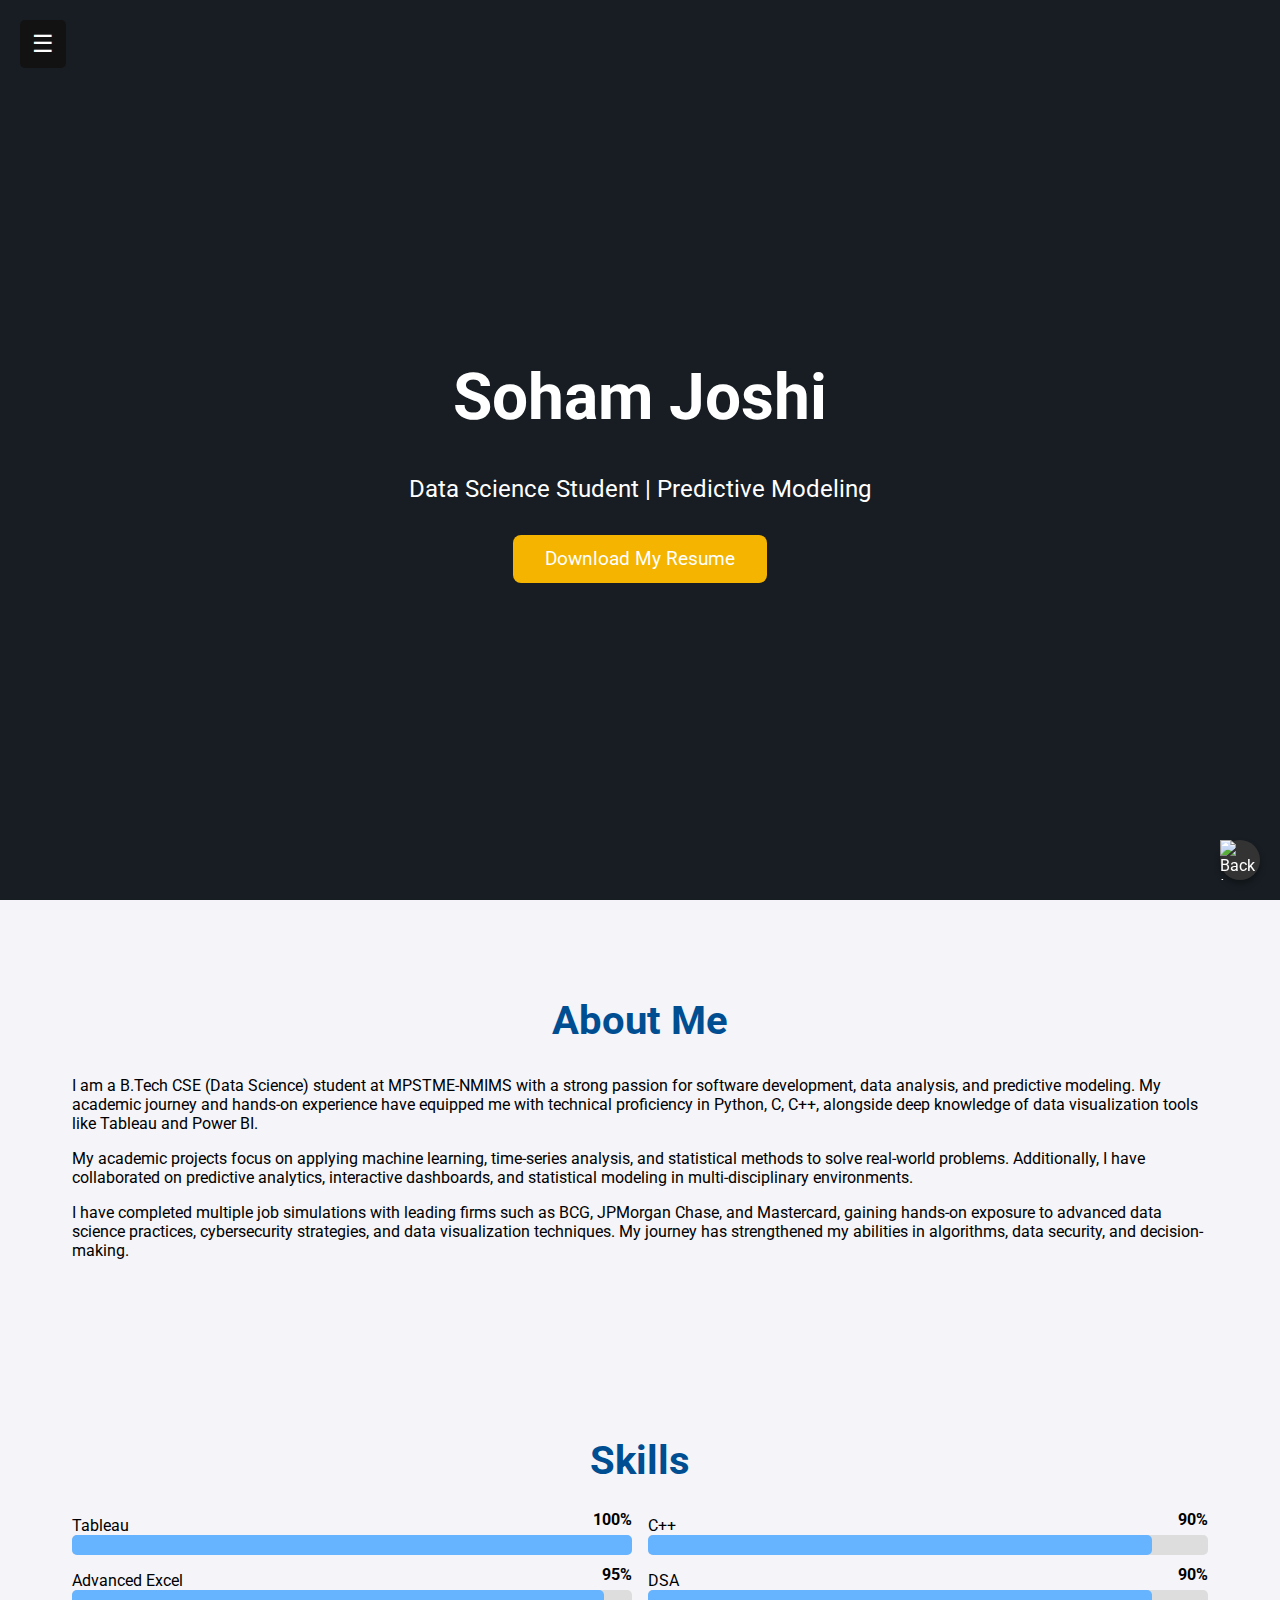
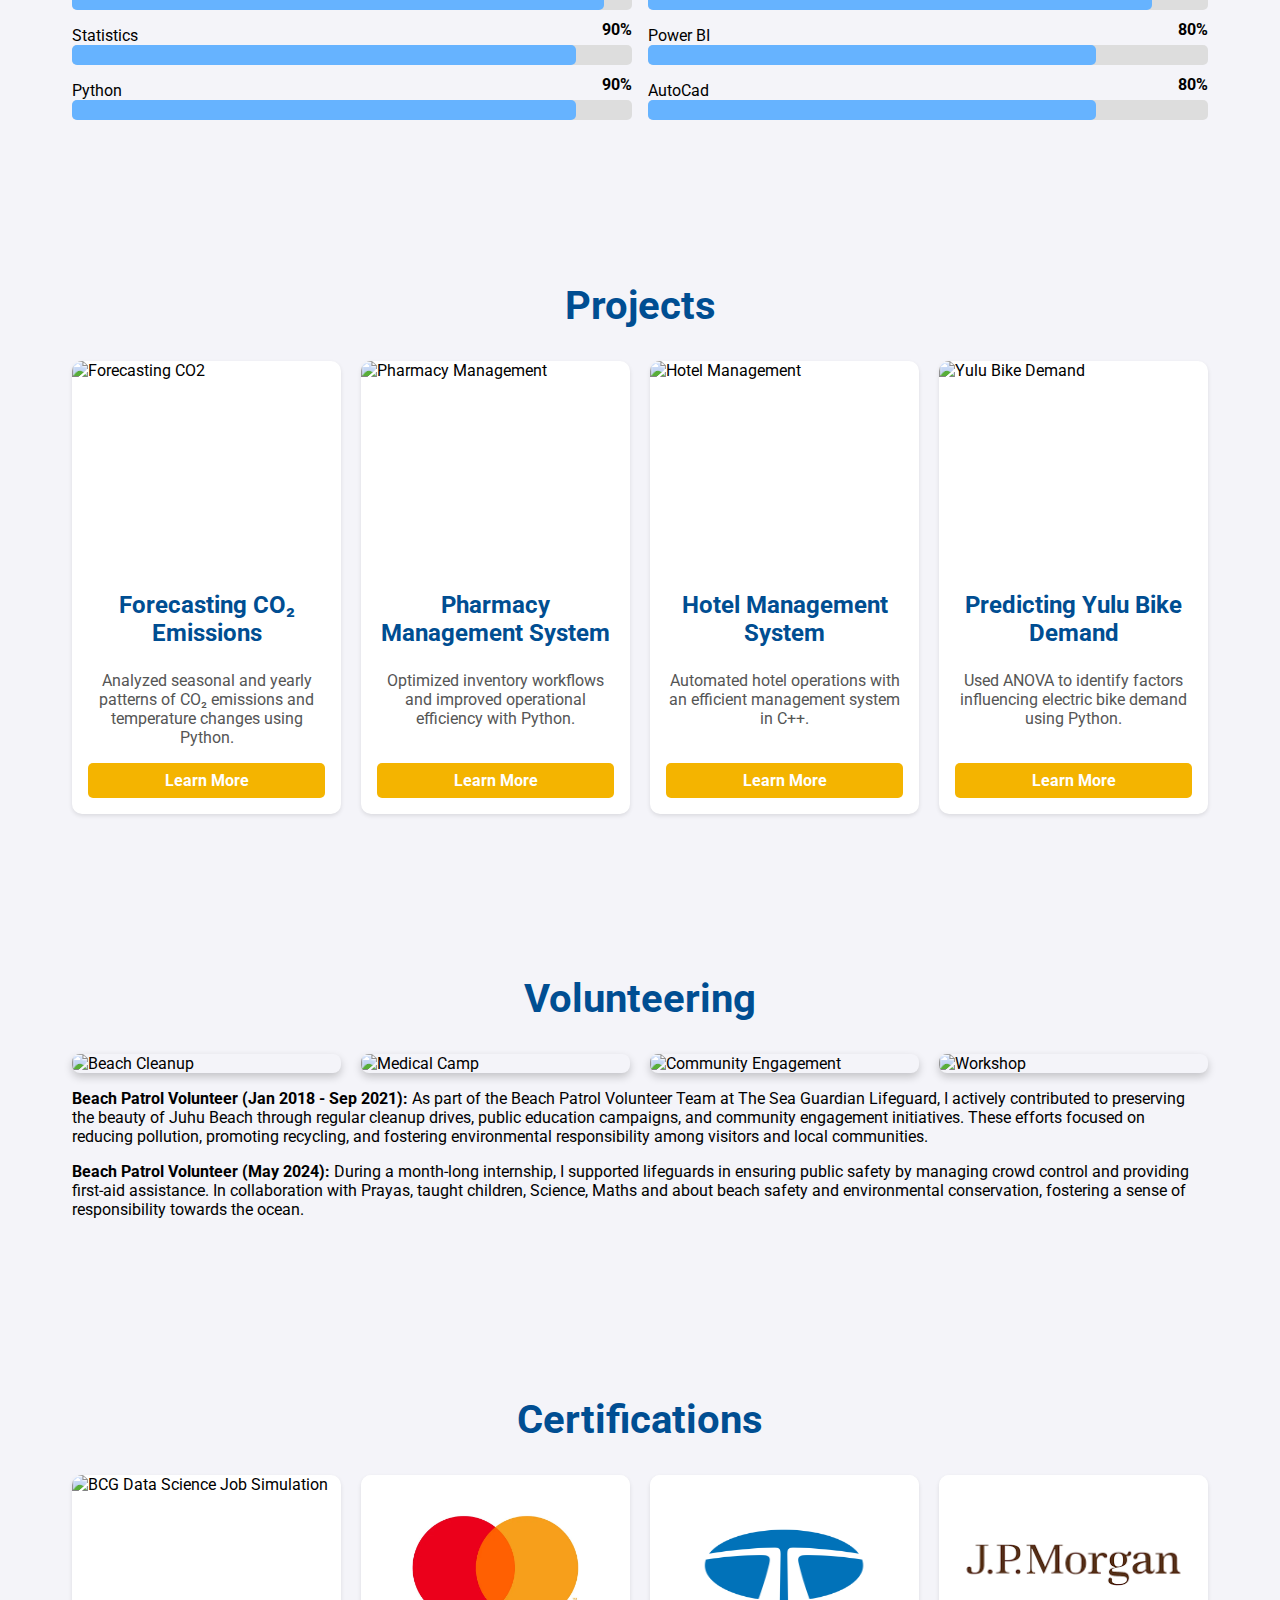
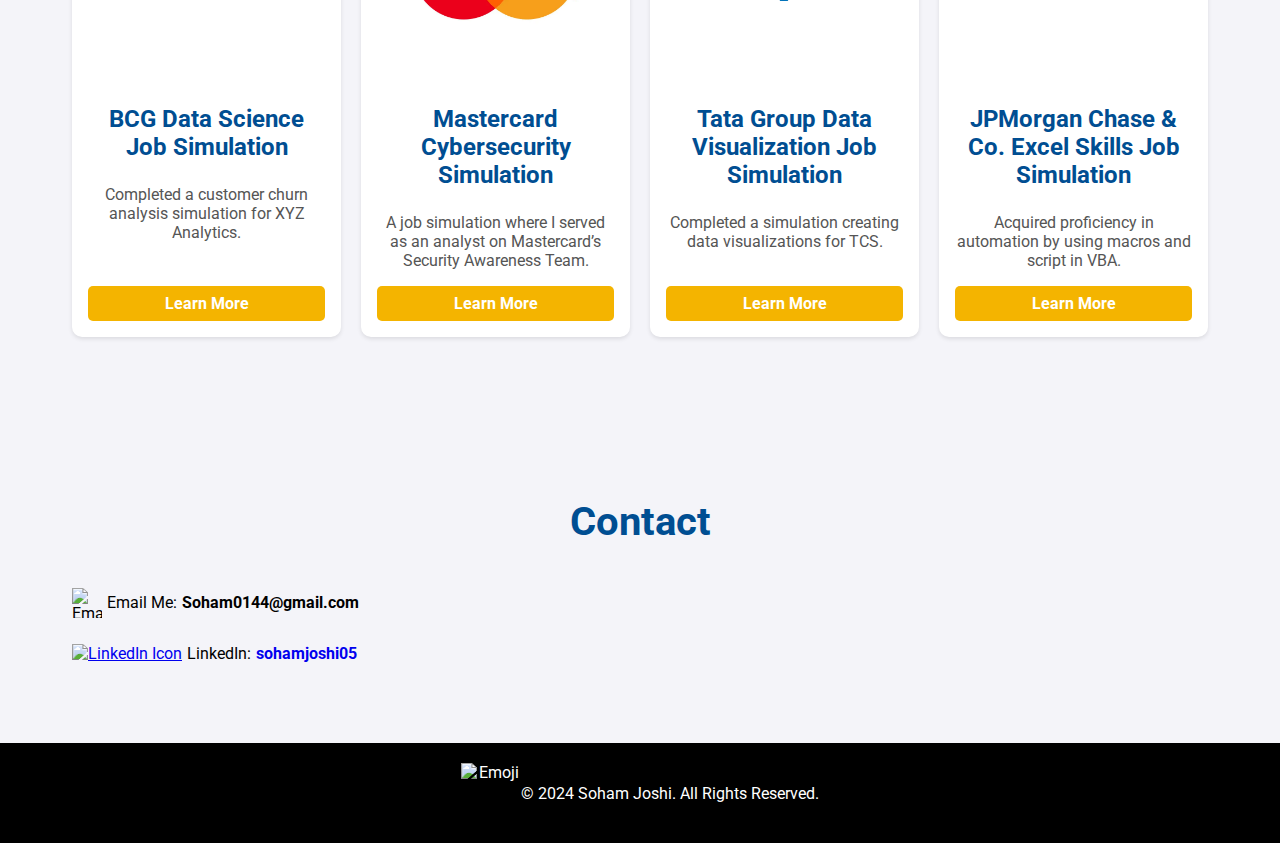
==== index.html @ 662d052f "Optimized website for phones and replaced old resume with updated version" ====
<!DOCTYPE html>
<html lang="en">
<head>
  <meta charset="UTF-8">
  <title>Soham Joshi - Portfolio</title>
  <link href="https://fonts.googleapis.com/css2?family=Roboto:wght@300;400;700&display=swap" rel="stylesheet">
  <link rel="stylesheet" href="style.css">
</head>
<body>

    <button class="menu-toggle" onclick="toggleMenu()">&#9776;</button>
    <meta name="viewport" content="width=device-width, initial-scale=1.0">
    <nav id="sidebar">
      <img src="images/1714410378069.jpeg" alt="Profile Photo">
      <h2>Soham Joshi</h2>
      <div class="social-icons">
        <a href="https://www.linkedin.com/in/sohamjoshi05" target="_blank">
          <img src="images/linkedin.png" alt="LinkedIn">
        </a>
        <a href="https://github.com/sohammj" target="_blank">
          <img src="images/github.png" alt="GitHub">
        </a>
        <a href="https://public.tableau.com/app/profile/soham.joshi2662/vizzes" target="_blank">
          <img src="images/icons8-tableau-software-48.png" alt="Tableau">
        </a>
      </div>
      <a href="index.html">Home</a>
      <a href="#about">About</a>
      <a href="#skills">Skills</a>
      <a href="#projects">Projects</a>
      <a href="#volunteering">Volunteering</a>
      <a href="#certifications">Certifications</a>
      <a href="#contact-info">Contact</a>

    </nav>
    <div class="content">
        <header id="home">
            <h1>Soham Joshi</h1>
            <p>Data Science Student | Predictive Modeling</p>
            <!-- Adjust your PDF file name if necessary -->
            <a href="Resume.pdf" download>Download My Resume</a>
          </header>
          <section id="about">
            <h2>About Me</h2>
            <p>
              I am a B.Tech CSE (Data Science) student at MPSTME-NMIMS with a strong passion for software development, 
              data analysis, and predictive modeling. My academic journey and hands-on experience have equipped 
              me with technical proficiency in Python, C, C++, alongside deep knowledge of data visualization 
              tools like Tableau and Power BI.
            </p>
            <p>
              My academic projects focus on applying machine learning, time-series analysis, and statistical 
              methods to solve real-world problems. Additionally, I have collaborated on predictive analytics, 
              interactive dashboards, and statistical modeling in multi-disciplinary environments.
            </p>
            <p>
              I have completed multiple job simulations with leading firms such as BCG, JPMorgan Chase, 
              and Mastercard, gaining hands-on exposure to advanced data science practices, cybersecurity 
              strategies, and data visualization techniques. My journey has strengthened my abilities in 
              algorithms, data security, and decision-making.
            </p>
          </section>
          <section id="skills">
            <h2>Skills</h2>
            <div class="skills-container">
              <div class="skill">
                <span class="skill-name">Tableau</span>
                <div class="skill-bar-container">
                  <div class="skill-bar">
                    <div class="skill-progress" style="width: 100%"></div>
                  </div>
                  <span class="skill-percent">100%</span>
                </div>
              </div>
              <div class="skill">
                <span class="skill-name">C++</span>
                <div class="skill-bar-container">
                  <div class="skill-bar">
                    <div class="skill-progress" style="width: 90%"></div>
                  </div>
                  <span class="skill-percent">90%</span>
                </div>
              </div>
              <div class="skill">
                <span class="skill-name">Advanced Excel</span>
                <div class="skill-bar-container">
                  <div class="skill-bar">
                    <div class="skill-progress" style="width: 95%"></div>
                  </div>
                  <span class="skill-percent">95%</span>
                </div>
              </div>
              <div class="skill">
                <span class="skill-name">DSA</span>
                <div class="skill-bar-container">
                  <div class="skill-bar">
                    <div class="skill-progress" style="width: 90%"></div>
                  </div>
                  <span class="skill-percent">90%</span>
                </div>
              </div>
              <div class="skill">
                <span class="skill-name">Statistics</span>
                <div class="skill-bar-container">
                  <div class="skill-bar">
                    <div class="skill-progress" style="width: 90%"></div>
                  </div>
                  <span class="skill-percent">90%</span>
                </div>
              </div>
              <div class="skill">
                <span class="skill-name">Power BI</span>
                <div class="skill-bar-container">
                  <div class="skill-bar">
                    <div class="skill-progress" style="width: 80%"></div>
                  </div>
                  <span class="skill-percent">80%</span>
                </div>
              </div>
              <div class="skill">
                <span class="skill-name">Python</span>
                <div class="skill-bar-container">
                  <div class="skill-bar">
                    <div class="skill-progress" style="width: 90%"></div>
                  </div>
                  <span class="skill-percent">90%</span>
                </div>
              </div>
              <div class="skill">
                <span class="skill-name">AutoCad</span>
                <div class="skill-bar-container">
                  <div class="skill-bar">
                    <div class="skill-progress" style="width: 80%"></div>
                  </div>
                  <span class="skill-percent">80%</span>
                </div>
              </div>
            </div>
          </section>
          <section id="projects">
            <h2>Projects</h2>
            <div class="project-grid">
                <div class="project-card">
                    <img src="images/SCR-20241227-nykb.jpeg" alt="Forecasting CO2">
                    <div class="project-info">
                      <h3>Forecasting CO₂ Emissions</h3>
                      <p>Analyzed seasonal and yearly patterns of CO₂ emissions and temperature changes using Python.</p>
                      <a href="projects/forecasting-co2.html">Learn More</a>
                    </div>
                  </div>
                  <div class="project-card">
                    <img src="images/PHAR.jpg" alt="Pharmacy Management">
                    <div class="project-info">
                      <h3>Pharmacy Management System</h3>
                      <p>Optimized inventory workflows and improved operational efficiency with Python.</p>
                      <a href="projects/pharmacy-management.html">Learn More</a>
                    </div>
                  </div>
                  <div class="project-card">
                    <img src="images/pexels-olly-3768095.jpg" alt="Hotel Management">
                    <div class="project-info">
                      <h3>Hotel Management System</h3>
                      <p>Automated hotel operations with an efficient management system in C++.</p>
                      <a href="projects/hotel-management.html">Learn More</a>
                    </div>
                  </div>
                  <div class="project-card">
                    <img src="images/DALL·E 2024-12-27 15.55.56 - A data analysis dashboard displaying variables like weather, season, temperature, humidity, and holidays. The image includes statistical charts and gr.webp" alt="Yulu Bike Demand">
                    <div class="project-info">
                      <h3>Predicting Yulu Bike Demand</h3>
                      <p>Used ANOVA to identify factors influencing electric bike demand using Python.</p>
                      <a href="projects/yulu-bike-demand.html">Learn More</a>
                    </div>
                  </div>
          
                </div>
              </section>
              <section id="volunteering">
                <h2>Volunteering</h2>
                <div class="volunteer-images">
                  <img src="images/WhatsApp Image 2024-05-11 at 08.20.39.jpeg" alt="Beach Cleanup">
                  <img src="images/WhatsApp Image 2024-05-19 at 13.19.52 (1).jpeg" alt="Medical Camp">
                  <img src="images/WhatsApp Image 2024-05-08 at 17.43.30.jpeg" alt="Community Engagement">
                  <img src="images/WhatsApp Image 2024-05-08 at 17.43.32.jpeg" alt="Workshop">
                </div>
                <p>
                  <strong>Beach Patrol Volunteer (Jan 2018 - Sep 2021):</strong> 
                  As part of the Beach Patrol Volunteer Team at The Sea Guardian Lifeguard, I actively contributed 
                  to preserving the beauty of Juhu Beach through regular cleanup drives, public education campaigns, 
                  and community engagement initiatives. These efforts focused on reducing pollution, promoting recycling, 
                  and fostering environmental responsibility among visitors and local communities.
                </p>
                <p>
                  <strong>Beach Patrol Volunteer (May 2024):</strong> 
                  During a month-long internship, I supported lifeguards in ensuring public safety by managing crowd 
                  control and providing first-aid assistance. In collaboration with Prayas, taught children, Science, Maths and about
                  beach safety and environmental conservation, fostering a sense of
                  responsibility towards the ocean. 
                </p>
              </section>
              <section id="certifications">
                <h2>Certifications</h2>
                <div class="project-grid">
                    <div class="project-card">
                        <img src="images/BCG_X.jpg" alt="BCG Data Science Job Simulation">
                        <div class="project-info">
                          <h3>BCG Data Science Job Simulation</h3>
                          <p>Completed a customer churn analysis simulation for XYZ Analytics.</p>
                          <a href="certifications/bcg-data-science.html">Learn More</a>
                        </div>
                      </div>
                      <div class="project-card">
                        <img src="images/Mastercard_logonew.webp" alt="Mastercard Cybersecurity Simulation">
                        <div class="project-info">
                          <h3>Mastercard Cybersecurity Simulation</h3>
                          <p>A job simulation where I served as an analyst on Mastercard’s Security Awareness Team.</p>
                          <a href="certifications/mastercard-cybersecurity.html">Learn More</a>
                        </div>
                      </div>
                      <div class="project-card">
                        <img src="images/tatanew.png" alt="Tata Group Data Visualization">
                        <div class="project-info">
                          <h3>Tata Group Data Visualization Job Simulation</h3>
                          <p>Completed a simulation creating data visualizations for TCS.</p>
                          <a href="certifications/tata-group-data-visualization.html">Learn More</a>
                        </div>
                      </div>
                      <div class="project-card">
                        <img src="images/jpnew.png" alt="JPMorgan Chase & Co. Excel Skills">
                        <div class="project-info">
                          <h3>JPMorgan Chase & Co. Excel Skills Job Simulation</h3>
                          <p>Acquired proficiency in automation by using macros and script in VBA.</p>
                          <a href="certifications/jp-morgan-excel.html">Learn More</a>
                        </div>
                      </div>
                    </section>
                     
                      <section id="contact-info">
                        <h2>Contact</h2>
                        <div class="contact-info">
                          <img src="images/icons8-email-30.png" alt="Email Icon" class="footer-emoji" />
                          <p>Email Me:</p>
                          <p class="email-address">Soham0144@gmail.com</p>
                        </div>
                        <div class="contact-info">
                            <a href="https://www.linkedin.com/in/sohamjoshi05/" target="_blank">
                              <img src="images/linkedin.png" alt="LinkedIn Icon" class="footer-emoji" />
                            </a>
                            <p>LinkedIn:</p>
                            <a href="https://www.linkedin.com/in/sohamjoshi05/" target="_blank" class="linkedin-link">sohamjoshi05</a>
                          </div>
                        
                      </section>
                      
                      <footer>
                        <div class="footer-container">
                          <img src="images/SCR-20241228-bapj-removebg-preview.png" alt="Emoji" class="footer-emoji" />
                          <p>&copy; 2024 Soham Joshi. All Rights Reserved.</p>
                        </div>
                      </footer>
                      <a href="#" class="back-to-top-btn" id="back-to-top" aria-label="Back to Top">
                        <img src="../images/top.png" alt="Back to Top Icon">
                      </a>
                      
                      
                      
                    <script>
                        function toggleMenu() {
                          const sidebar = document.getElementById('sidebar');
                          sidebar.classList.toggle('show');
                          document.body.classList.toggle('menu-open');
                        }
                      </script>
                    </body>
                    </html>
---- style.css ----
* {
  box-sizing: border-box;
}
body {
  font-family: 'Roboto', sans-serif;
  margin: 0; 
  padding: 0; 
  scroll-behavior: smooth;
  background: #f4f4f9;
  transition: margin-left 0.3s ease-in-out;
}
#home {
  background-color: #2E3A47;
  /*background-image: url('images/WhatsApp Image 2024-05-08 at 17.43.32.jpeg'); /* Replace with your image path */
  background-size: cover; 
  background-position: center center; 
  background-attachment: fixed; 
  color: white; 
  padding: 100px 0; 
  text-align: center; 
}
.skills-container {
  display: grid;
  grid-template-columns: repeat(2, 1fr);  
  gap: 1rem;  
}
.skills-container {
  display: grid;
  grid-template-columns: repeat(2, 1fr);  
  gap: 1rem;  
}

.skill {
  display: flex;
  flex-direction: column;
  align-items: flex-start;
  justify-content: space-between;
  position: relative;
}

#skills {
  padding: 4rem 2rem;
  max-width: 1200px;
  margin: 0 auto;
}

#skills h2 {
  text-align: center;
  color: #004e92;
  font-size: 2.5rem;
  margin-bottom: 2rem;
}
.skill-bar-container {
  width: 100%;
  position: relative;
}

.skill-bar {
  background: #ddd;
  border-radius: 5px;
  height: 20px; 
  width: 100%; 
}

.skill-progress {
  background: #66b3ff; 
  height: 100%;
  border-radius: 5px;
}

.skill-percent {
  position: absolute;
  top: -25px; 
  right: 0; 
  font-weight: bold;
  color: #000; 
  font-size: 1rem; 
}
nav {
  position: fixed;
  top: 0;
  left: -270px;
  height: 100%;
  width: 250px;
  background: #121212;
  color: #fff;
  display: flex;
  flex-direction: column;
  align-items: center;
  padding-top: 1rem;
  transition: left 0.3s ease-in-out;
  z-index: 1000;
}
nav.show {
  left: 0;
}
nav img {
  width: 120px;
  height: 120px;
  border-radius: 50%;
  object-fit: cover;
  margin-bottom: 1rem;
}
nav h2 {
  font-size: 1.5rem;
  margin-bottom: 1rem;
}
nav a {
  color: #ddd;
  text-decoration: none;
  font-size: 1.1rem;
  margin: 1rem 0;
  display: block;
  text-align: center;
  transition: color 0.3s;
}
nav a:hover {
  color: #f4b400;
}
/* For all devices */
nav {
  padding-top: 70px; /* Adjust to desired spacing */
}

.social-icons {
  display: flex;
  gap: 10px;
  margin-top: 1rem;
}
.social-icons a img {
  width: 30px;
  height: 30px;
  border-radius: 50%;
  transition: transform 0.3s;
}
.social-icons a img:hover {
  transform: scale(1.1);
}
.menu-toggle {
  position: fixed;
  top: 20px;
  left: 20px;
  background: #121212;
  border: none;
  color: #fff;
  padding: 10px 12px;
  font-size: 1.5rem;
  cursor: pointer;
  border-radius: 5px;
  z-index: 1100;
  transition: background 0.3s ease;
}
.menu-toggle:hover {
  background: #004e92;
}
body.menu-open {
  margin-left: 250px;
}
.content {
  margin-left: 0;
  overflow-x: hidden;
  transition: margin-left 0.3s ease-in-out;
}
header {
  position: relative;
  height: 100vh;
  background: url('images/image.png') center/cover no-repeat;
  color: #fff;
  display: flex;
  flex-direction: column;
  justify-content: center;
  align-items: center;
  text-align: center;
}
header::before {
  content: "";
  position: absolute;
  top: 0; left: 0;
  width: 100%; height: 100%;
  background: rgba(0, 0, 0, 0.5);
  z-index: 0;
}
header * {
  position: relative;
  z-index: 1;
}
header h1 {
  font-size: 4rem;
  font-weight: bold;
  margin-bottom: 1rem;
}
header p {
  font-size: 1.5rem;
  margin-bottom: 2rem;
}
header a {
  display: inline-block;
  padding: 0.8rem 2rem;
  font-size: 1.2rem;
  background: #f4b400;
  color: #fff;
  text-decoration: none;
  border-radius: 8px;
  transition: background 0.3s;
}
header a:hover {
  background: #ffd700;
}
.project-grid {
  display: grid;
  grid-template-columns: repeat(auto-fit, minmax(250px, 1fr)); 
  gap: 20px; 
  margin-top: 2rem;
}

.project-card {
  background: #fff;
  border-radius: 10px;
  box-shadow: 0 2px 4px rgba(0, 0, 0, 0.1);
  overflow: hidden;
  display: flex;
  flex-direction: column;
  height: 100%; 
  transition: transform 0.3s ease, box-shadow 0.3s ease;
}

.project-card:hover {
  transform: scale(1.05);
  box-shadow: 0 4px 8px rgba(0, 0, 0, 0.2);
}

.project-card img {
  width: 100%;
  height: 180px;
  display: block;
  margin-bottom: 10px; 

}

.project-info {
  padding: 1rem;
  text-align: center;
  display: flex;
  flex-direction: column;
  flex-grow: 1; 
}

.project-info h3 {
  font-size: 1.5rem;
  color: #004e92;
  margin-bottom: 0.5rem;
}

.project-info p {
  font-size: 1rem;
  margin-bottom: 1rem;
  color: #555;
}

.project-info a {
  display: inline-block;
  padding: 0.5rem 1.5rem;
  background: #f4b400;
  color: #fff;
  text-decoration: none;
  border-radius: 5px;
  transition: background 0.3s;
  margin-top: auto; 
}

.project-info a:hover {
  background: #ffd700;
}
.volunteer-images {
  display: grid;
  grid-template-columns: repeat(auto-fit, minmax(200px, 1fr));
  gap: 20px;
  margin-top: 2rem;
}
.volunteer-images img {
  width: 100%;
  height: auto;
  border-radius: 8px;
  box-shadow: 0 4px 8px rgba(0,0,0,0.2);
  transition: transform 0.3s;
}
.volunteer-images img:hover {
  transform: scale(1.05);
}
section {
  padding: 4rem 2rem;
  max-width: 1200px;
  margin: 0 auto;
}
section h2 {
  font-size: 2.5rem;
  text-align: center;
  color: #004e92;
  margin-bottom: 2rem;
}
.subpage-header {
  background-size: cover;
  background-position: center;
  color: #fff;
  height: 60vh;
  display: flex;
  flex-direction: column;
  justify-content: center;
  align-items: center;
  text-align: center;
  position: relative;
}
.subpage-header::before {
  content: "";
  position: absolute;
  top: 0; left: 0;
  width: 100%; height: 100%;
  background: rgba(0,0,0,0.5);
  z-index: 0;
}
.subpage-header * {
  position: relative;
  z-index: 1;
}
.subpage-header h1 {
  font-size: 3rem;
  margin: 0;
}
.subpage-header p {
  font-size: 1.2rem;
  margin: 1rem 0;
}
.subpage-section {
  max-width: 1200px;  
  margin: 2rem auto;
  padding: 0 1rem;
}
.subpage-section h2 {
  font-size: 2rem;
  color: #004e92;
  margin-bottom: 1rem;
}
.subpage-section p {
  line-height: 1.6;
  color: #555;
}
.subpage-section ul {
  padding-left: 1.5rem;
  list-style: square;
  margin: 1rem 0;
}
.subpage-section img {
  max-width: 100%;
  height: auto;
  border-radius: 8px;
  box-shadow: 0 4px 8px rgba(0,0,0,0.2);
  margin-top: 1rem;
}
body {
  font-weight: normal;  
}

header h1, section h2, .subpage-header h1 {
  font-weight: bold;  
}

.project-info h3, .subpage-section h2 {
  font-weight: bold;  
}

.project-info p, .subpage-section p, footer p {
  font-weight: normal;  
}

.project-info a, .subpage-section a {
  font-weight: bold;  
}
.certificate {
  display: flex;
  justify-content: flex-end;
  margin: 2rem 0;
}
.certificate img {
  max-width: 100%;  
  width: auto;  
  height: auto;
  margin: 0 auto;  
  display: block;
  border-radius: 8px;
  box-shadow: 0 4px 8px rgba(0, 0, 0, 0.1);  
}

.contact-info {
  display: flex; 
  align-items: center; 
  gap: 5px; 
  padding: 0;
  text-align: left; 
  margin: 0 auto; 
}

.contact-info img {
  width: 30px; 
  height: 30px;
}

.email-address,
.linkedin-link {
  font-size: 1rem;
  font-weight: bold;
  margin: 0; 
  text-decoration: none; 
}

.linkedin-link:hover {
  text-decoration: underline; 
}


/* Back to Top Button */
.back-to-top-btn {
  position: fixed;
  bottom: 20px;
  right: 20px;
  background-color: #333;
  color: #fff;
  width: 40px;
  height: 40px;
  border-radius: 50%;
  display: flex;
  align-items: center;
  justify-content: center;
  text-decoration: none;
  box-shadow: 0 4px 6px rgba(0, 0, 0, 0.3);
  transition: background-color 0.3s, transform 0.3s;
  z-index: 1000;
}

.back-to-top-btn img {
  width: 40px;
  height: 40px;
}

.back-to-top-btn:hover {
  background-color: #555;
  transform: scale(1.1);
}

.back-to-top-btn:active {
  background-color: #111;
  transform: scale(1);
}

/* GitHub Button */
.github-btn {
  position: fixed;
  bottom: 20px;
  right: 20px;
  background-color: #333;
  color: #fff;
  width: 39px;
  height: 39px;
  border-radius: 50%;
  display: flex;
  align-items: center;
  justify-content: center;
  text-decoration: none;
  box-shadow: 0 4px 6px rgba(0, 0, 0, 0.3);
  transition: background-color 0.3s, transform 0.3s;
  z-index: 1000;
}

.github-btn img {
  width: 40px;
  height: 39px;
}

.github-btn:hover {
  background-color: #555;
  transform: scale(1.1);
}

.github-btn:active {
  background-color: #111;
  transform: scale(1);
}



footer {
  background-color: #000; 
  color: #fff; 
  padding: 20px 0;
  text-align: center;
  width: 100%;
}
.footer-container {
  display: flex;
  align-items: center;
  justify-content: center;
}
.footer-emoji {
  width: 60px;
  height: 60px;
}


@media (max-width: 768px) {
  #home h1 {
    font-size: 3.2rem; /* Adjust this size as needed */
  }
}

@media (max-width: 768px) {
  nav {
    width: 40%;
  }
  body.menu-open {
    margin-left: 38%;
  }
  .project-grid {
    grid-template-columns: repeat(auto-fit, minmax(180px, 1fr)); /* Reduce card size */
    gap: 10px; /* Smaller gap for phones */
    overflow-x: hidden; /* Ensure no horizontal overflow */
}
}
@media (max-width: 768px) {
  .volunteer-images {
    display: grid; 
    grid-template-columns: repeat(2, 1fr); 
    gap: 5px; 
  }
}
@media (max-height: 768px) {
  .volunteer-images img {
    max-height: 180px;
  }
}
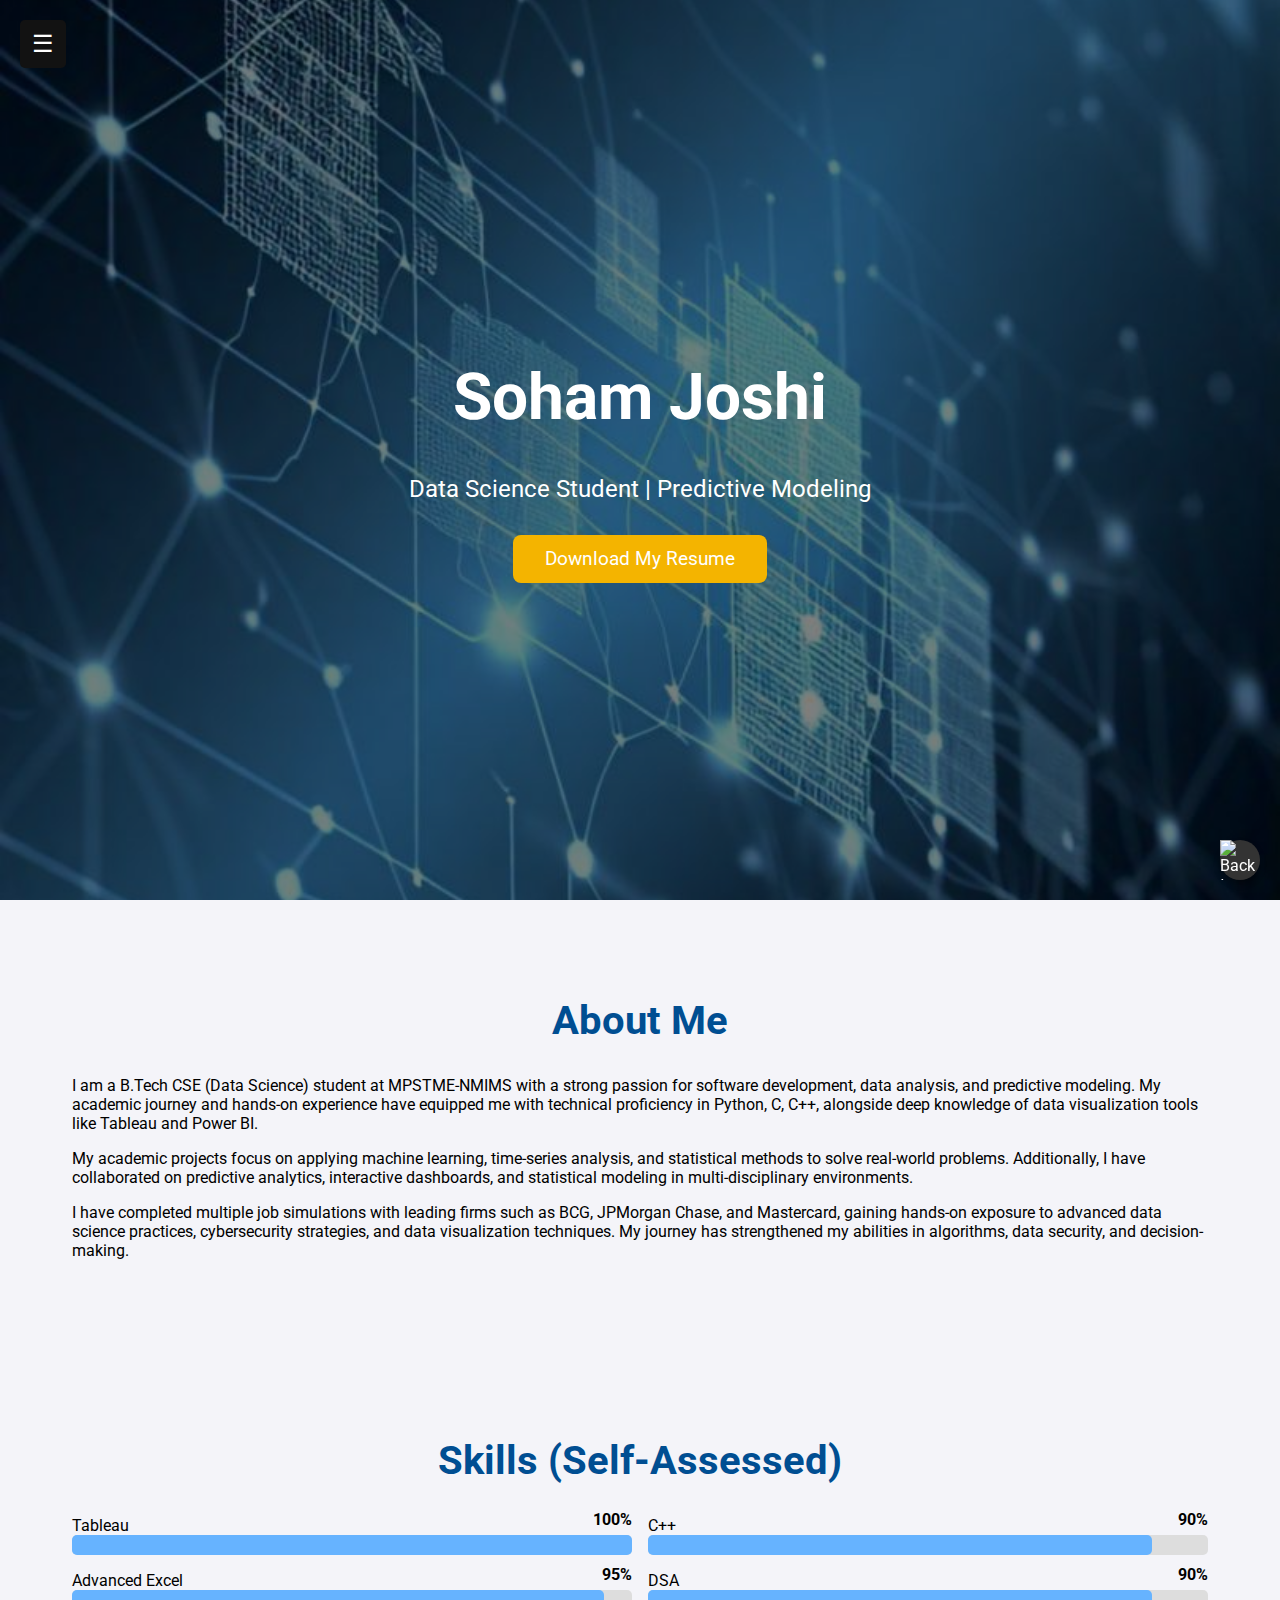
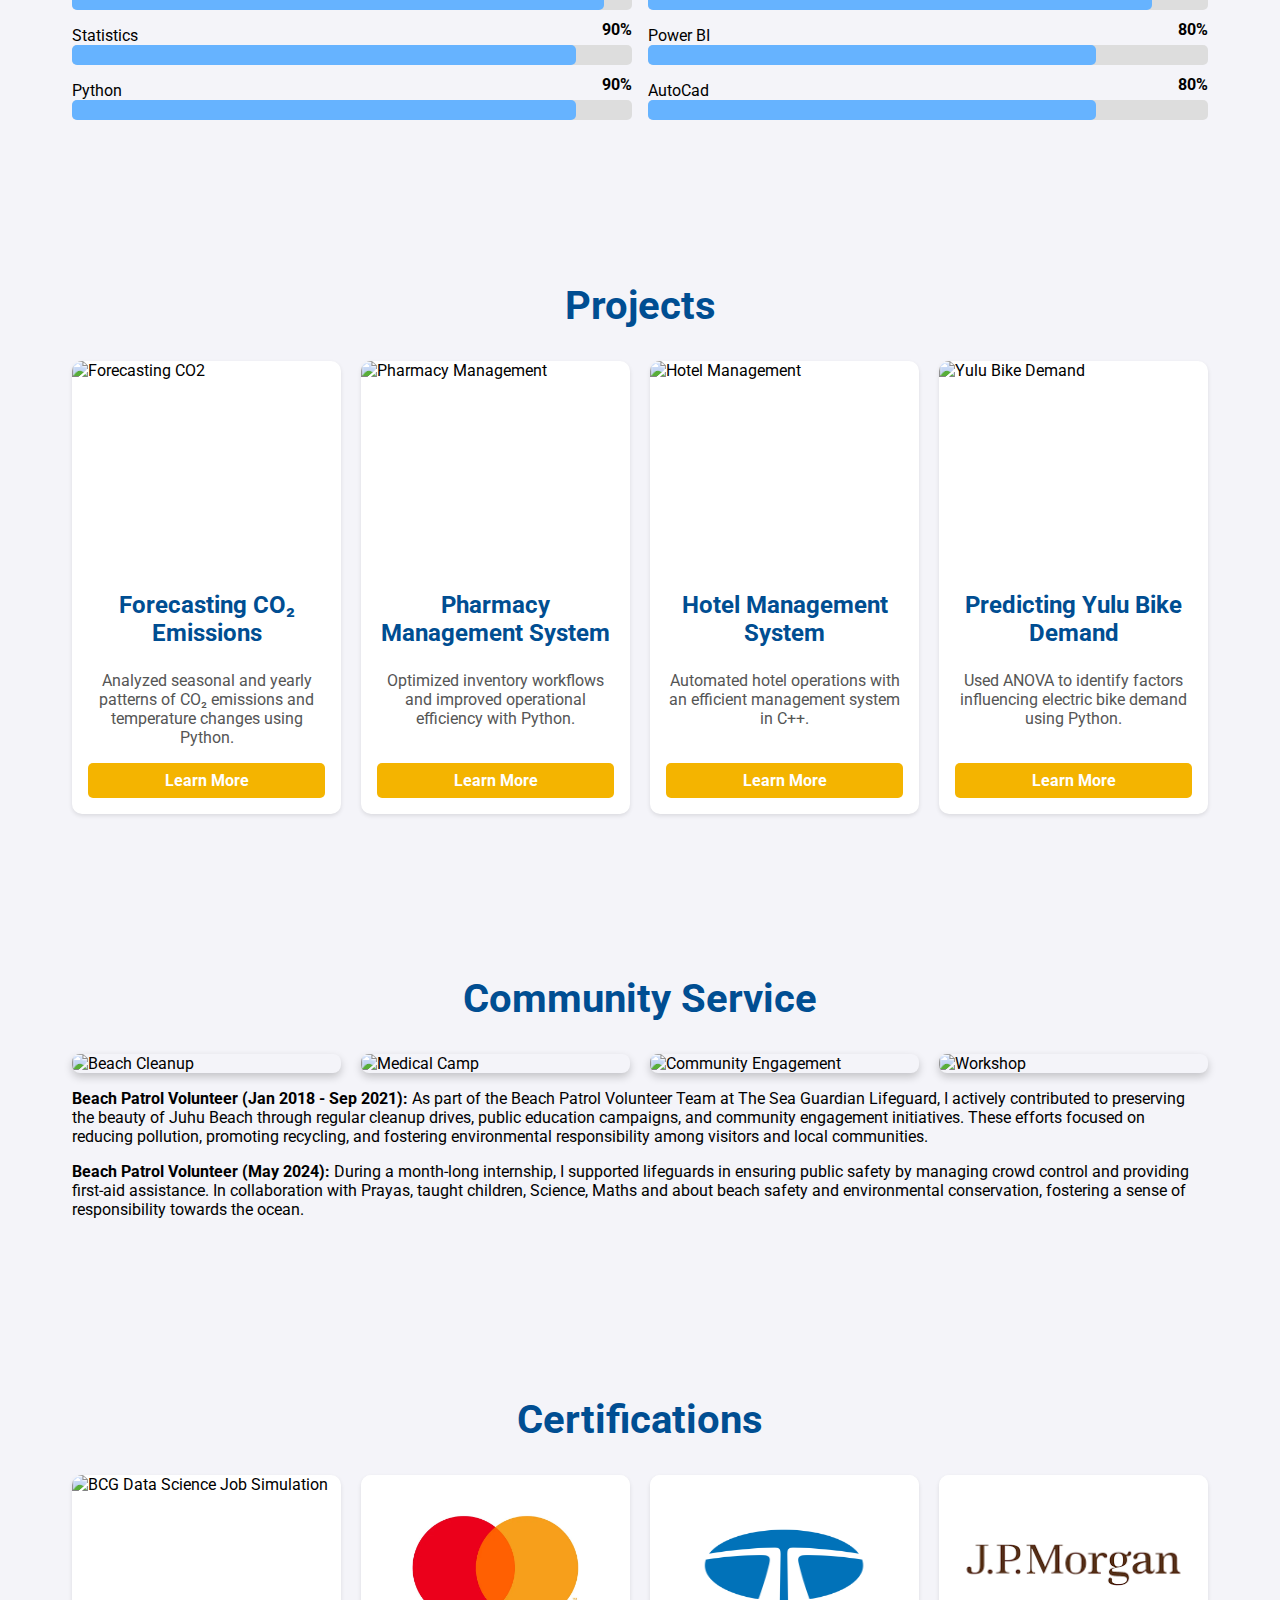
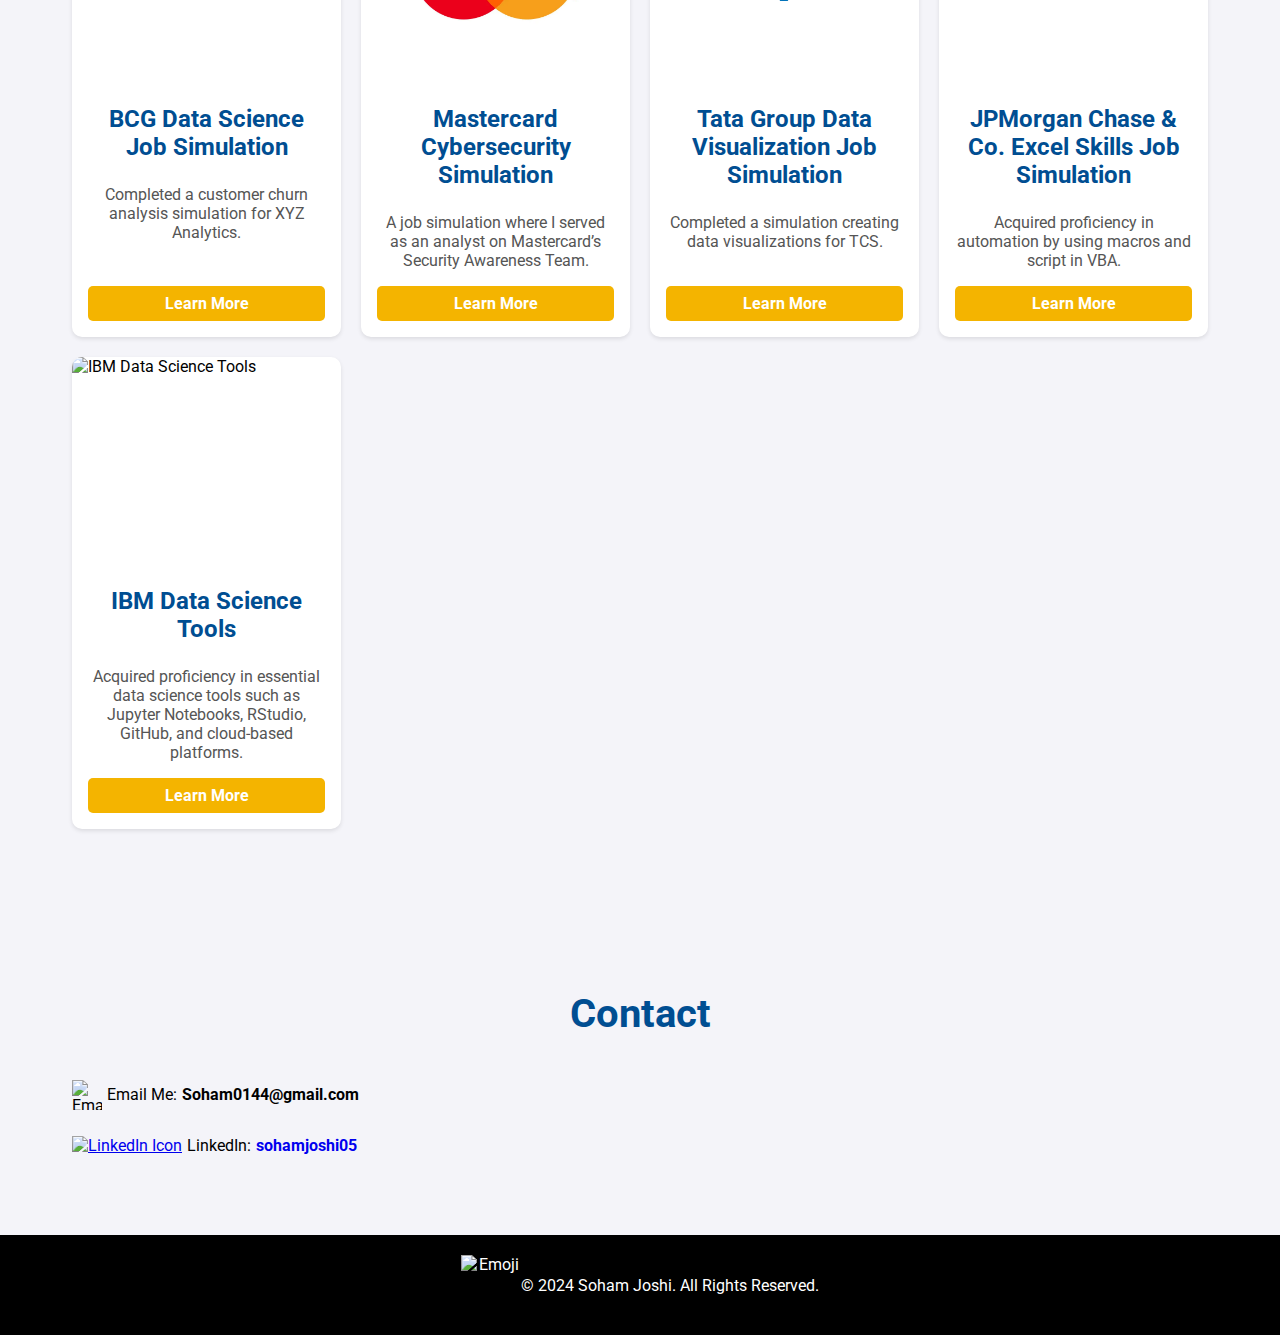
==== commit 6398988f: "Bug" ====
--- a/index.html
+++ b/index.html
@@ -4,6 +4,16 @@
   <meta charset="UTF-8">
   <title>Soham Joshi - Portfolio</title>
   <link href="https://fonts.googleapis.com/css2?family=Roboto:wght@300;400;700&display=swap" rel="stylesheet">
+  <link rel="stylesheet" href="style.css">
+  <meta charset="UTF-8">
+  <meta name="viewport" content="width=device-width, initial-scale=1.0">
+  <meta name="description" content="Soham Joshi's portfolio website showcasing projects, skills, certifications, and volunteering work in data science and software development.">
+  <meta property="og:title" content="Soham Joshi - Portfolio">
+  <meta property="og:description" content="Showcasing my projects, skills, certifications, and volunteering journey in data science and software development.">
+  <meta property="og:image" content="https://sohammj.github.io/images/backgroungnew.jpg"> <!-- Replace with the correct URL of your image -->
+  <meta property="og:url" content="https://sohammj.github.io">
+  <meta property="og:type" content="website">
+  <title>Soham Joshi - Portfolio</title>
   <link rel="stylesheet" href="style.css">
 </head>
 <body>
@@ -28,7 +38,7 @@
       <a href="#about">About</a>
       <a href="#skills">Skills</a>
       <a href="#projects">Projects</a>
-      <a href="#volunteering">Volunteering</a>
+      <a href="#Community Service">Community Service</a>
       <a href="#certifications">Certifications</a>
       <a href="#contact-info">Contact</a>
 
@@ -61,7 +71,7 @@
             </p>
           </section>
           <section id="skills">
-            <h2>Skills</h2>
+            <h2>Skills (Self-Assessed)</h2>
             <div class="skills-container">
               <div class="skill">
                 <span class="skill-name">Tableau</span>
@@ -175,8 +185,8 @@
           
                 </div>
               </section>
-              <section id="volunteering">
-                <h2>Volunteering</h2>
+              <section id="Community Service">
+                <h2>Community Service</h2>
                 <div class="volunteer-images">
                   <img src="images/WhatsApp Image 2024-05-11 at 08.20.39.jpeg" alt="Beach Cleanup">
                   <img src="images/WhatsApp Image 2024-05-19 at 13.19.52 (1).jpeg" alt="Medical Camp">
@@ -233,8 +243,16 @@
                           <a href="certifications/jp-morgan-excel.html">Learn More</a>
                         </div>
                       </div>
-                    </section>
-                     
+                      <div class="project-card">
+                        <img src="images/IBM LOGO.webp" alt="IBM Data Science Tools">
+                        <div class="project-info">
+                            <h3>IBM Data Science Tools</h3>
+                            <p>Acquired proficiency in essential data science tools such as Jupyter Notebooks, RStudio, GitHub, and cloud-based platforms.</p>
+                            <a href="certifications/ibm-data-science-tools.html">Learn More</a>
+                        </div>
+                    </div>
+                    
+                  </section>
                       <section id="contact-info">
                         <h2>Contact</h2>
                         <div class="contact-info">
--- a/style.css
+++ b/style.css
@@ -11,7 +11,7 @@
 }
 #home {
   background-color: #2E3A47;
-  /*background-image: url('images/WhatsApp Image 2024-05-08 at 17.43.32.jpeg'); /* Replace with your image path */
+  background-image: url('images/IMG_20250103_020929_379.jpg'); 
   background-size: cover; 
   background-position: center center; 
   background-attachment: fixed; 
--- a/style.css
+++ b/style.css
@@ -11,7 +11,7 @@
 }
 #home {
   background-color: #2E3A47;
-  /*background-image: url('images/WhatsApp Image 2024-05-08 at 17.43.32.jpeg'); /* Replace with your image path */
+  background-image: url('images/IMG_20250103_020929_379.jpg'); 
   background-size: cover; 
   background-position: center center; 
   background-attachment: fixed; 
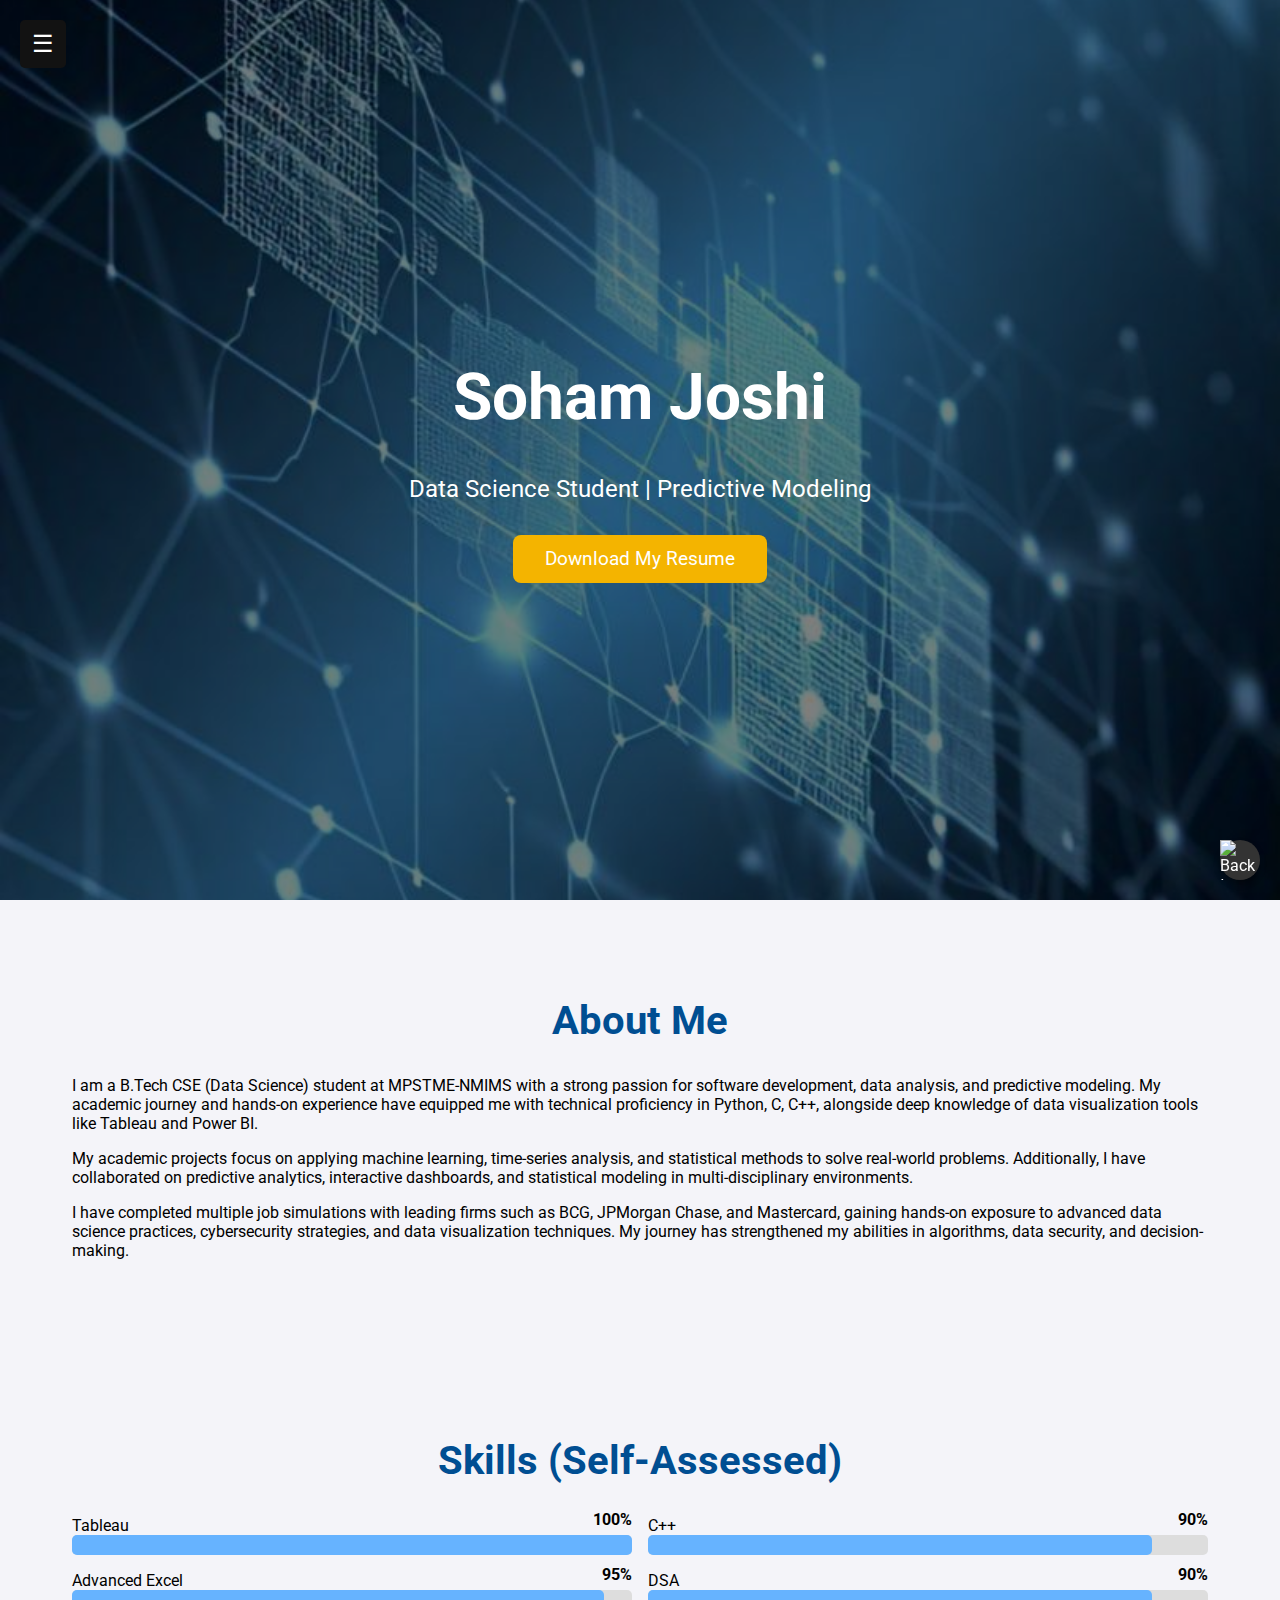
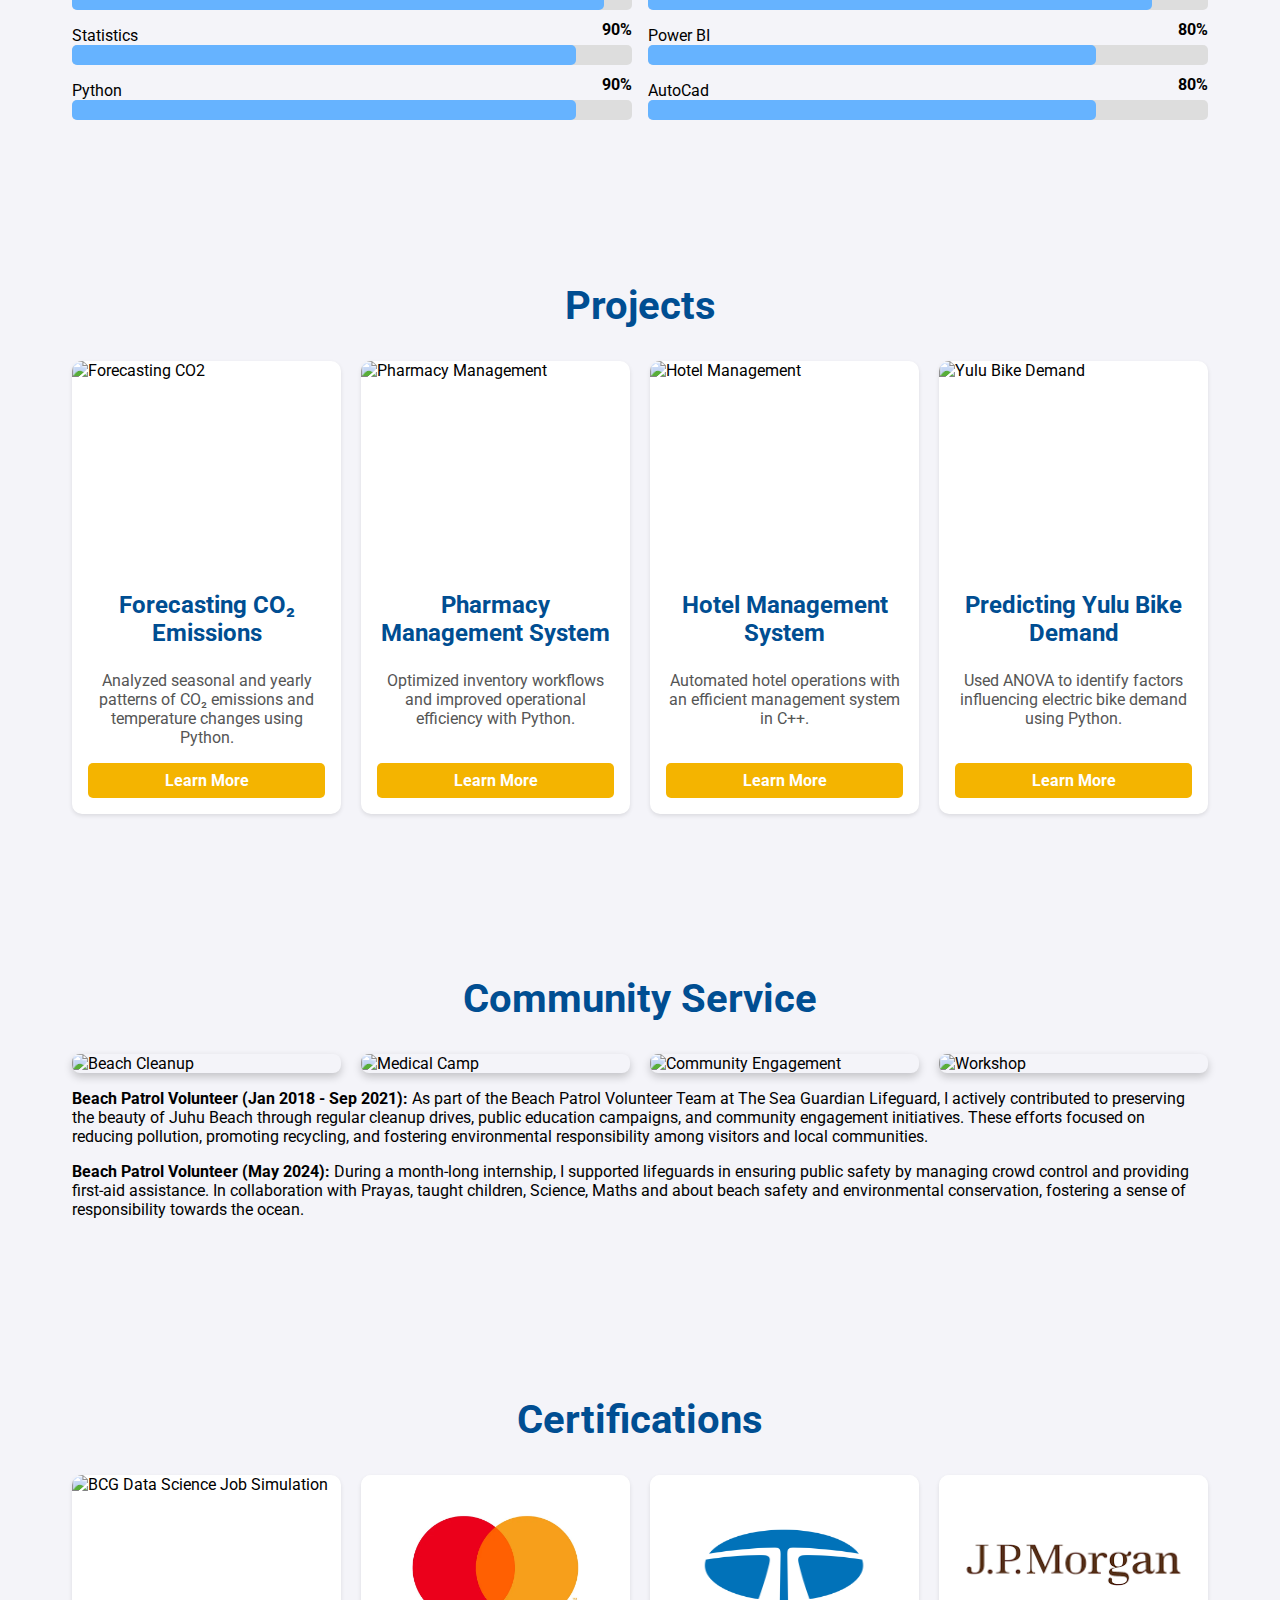
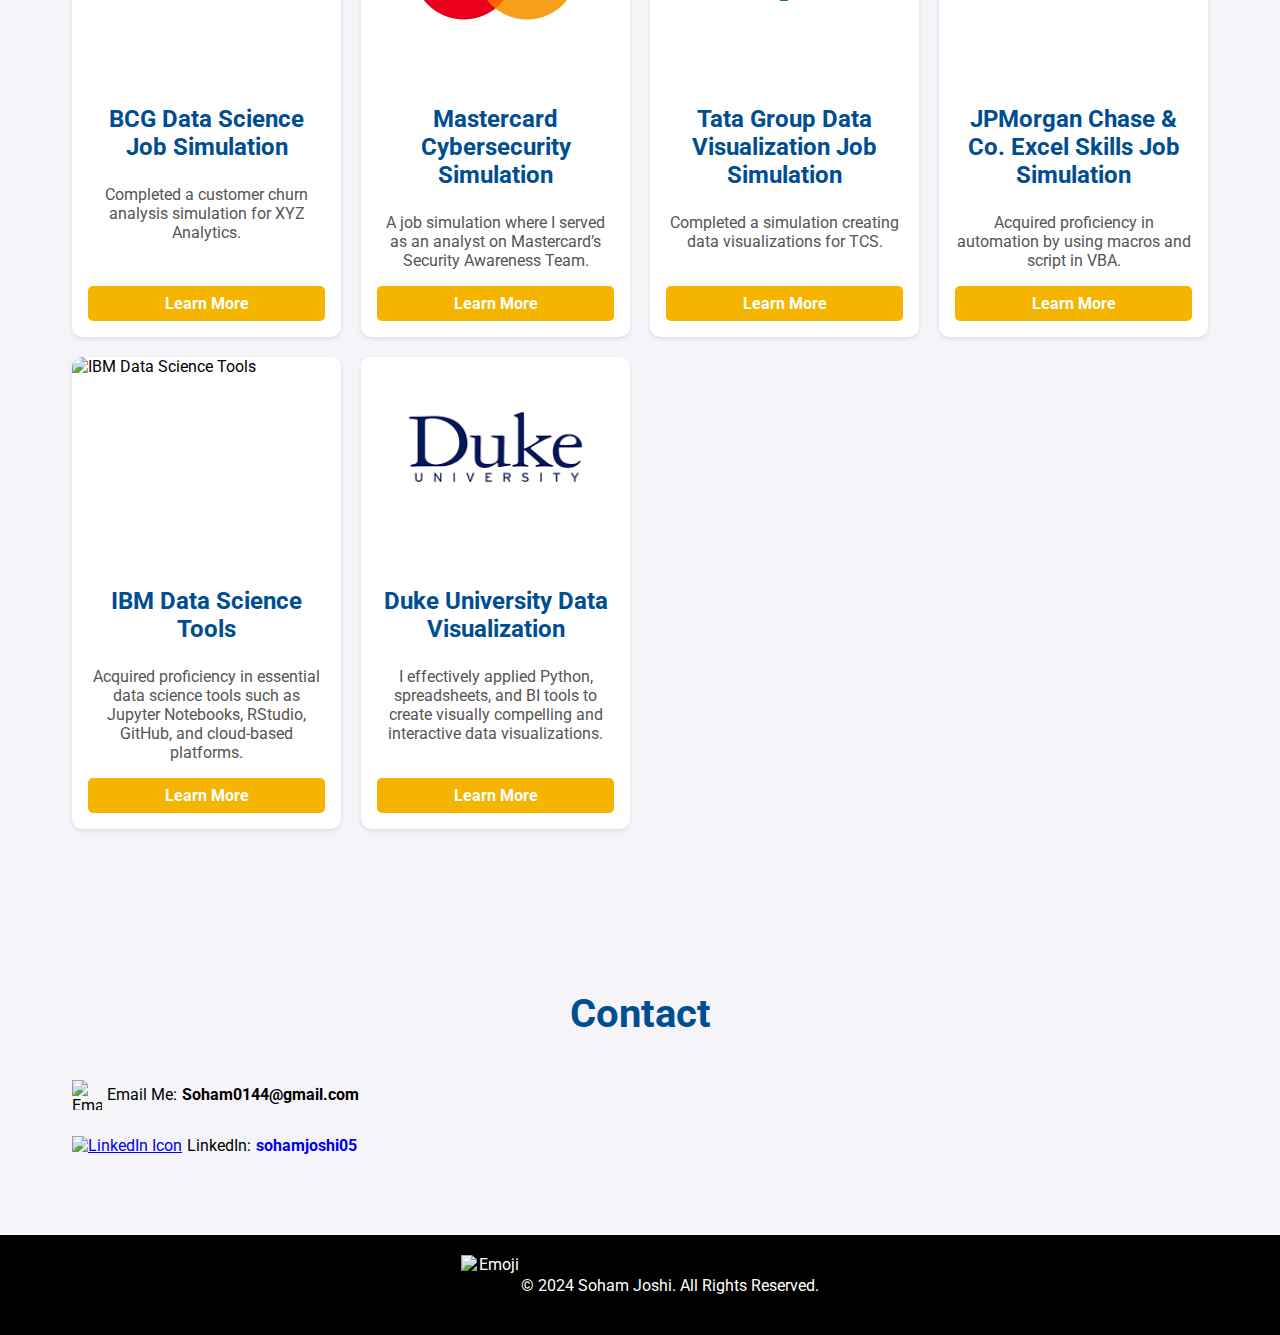
==== commit de69a6aa: "Updated portfolio website with new course certification" ====
--- a/index.html
+++ b/index.html
@@ -251,6 +251,15 @@
                             <a href="certifications/ibm-data-science-tools.html">Learn More</a>
                         </div>
                     </div>
+                    <div class="project-card">
+                      <img src="images/duke-logo.png" alt="Duke University">
+                      <div class="project-info">
+                          <h3>Duke University Data Visualization</h3>
+                           <p>I effectively applied Python, spreadsheets, and BI tools to create visually compelling and interactive data visualizations.</p> 
+                          <a href="certifications/Duke-University-Data-Visualization-with-Python.html">Learn More</a>
+                      </div>
+                  </div>
+              
                     
                   </section>
                       <section id="contact-info">
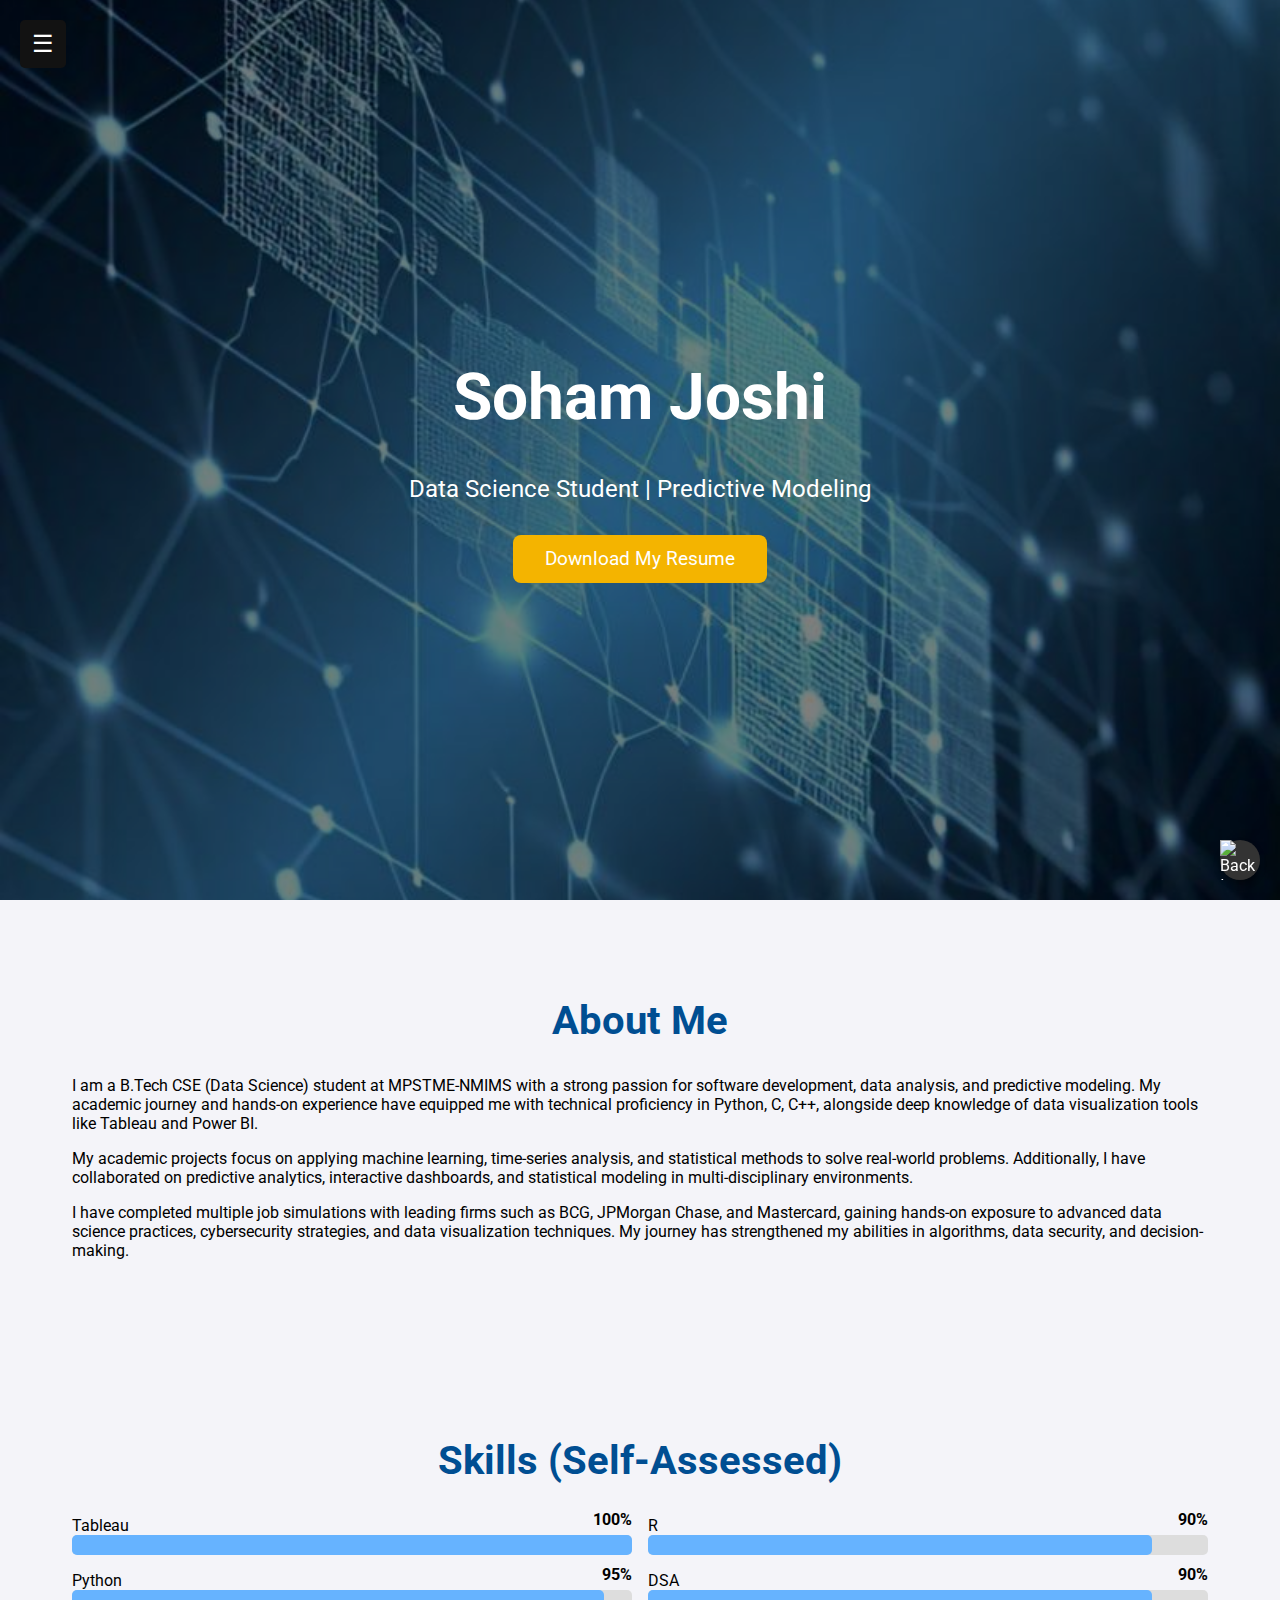
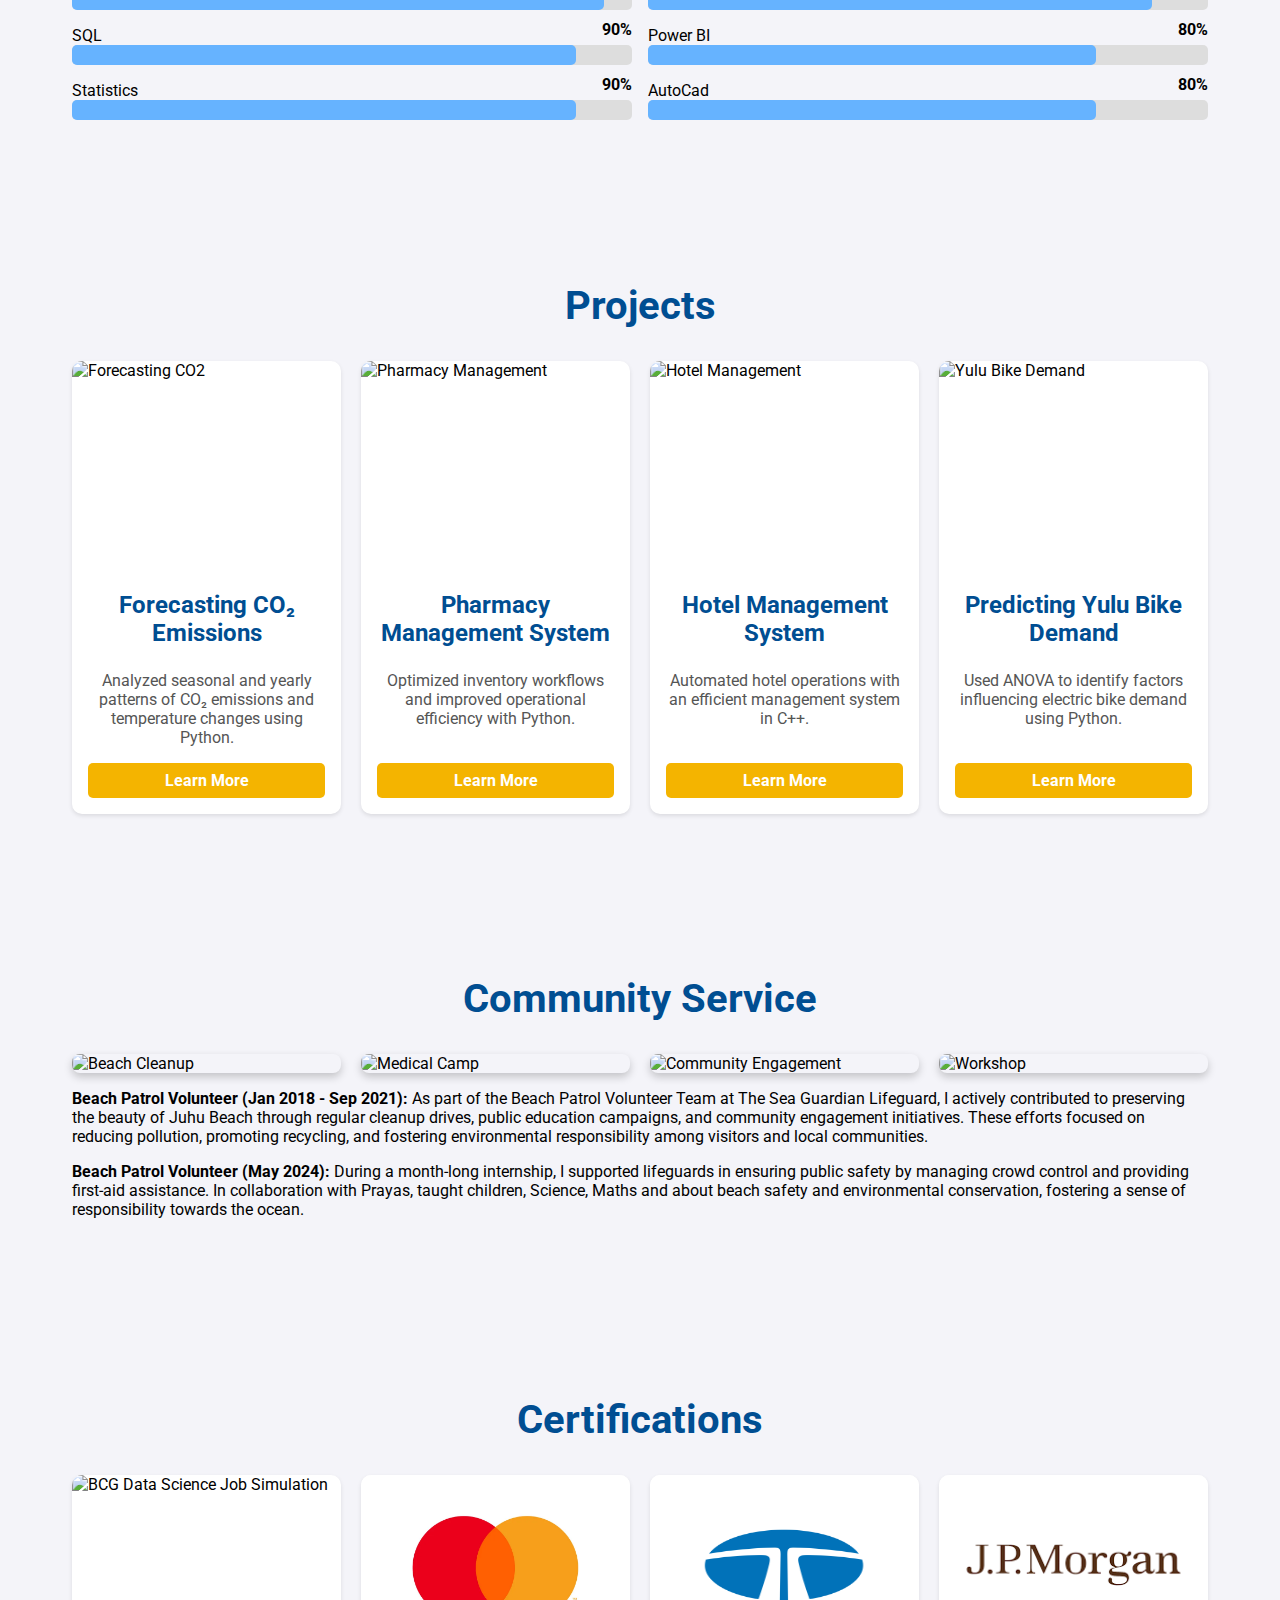
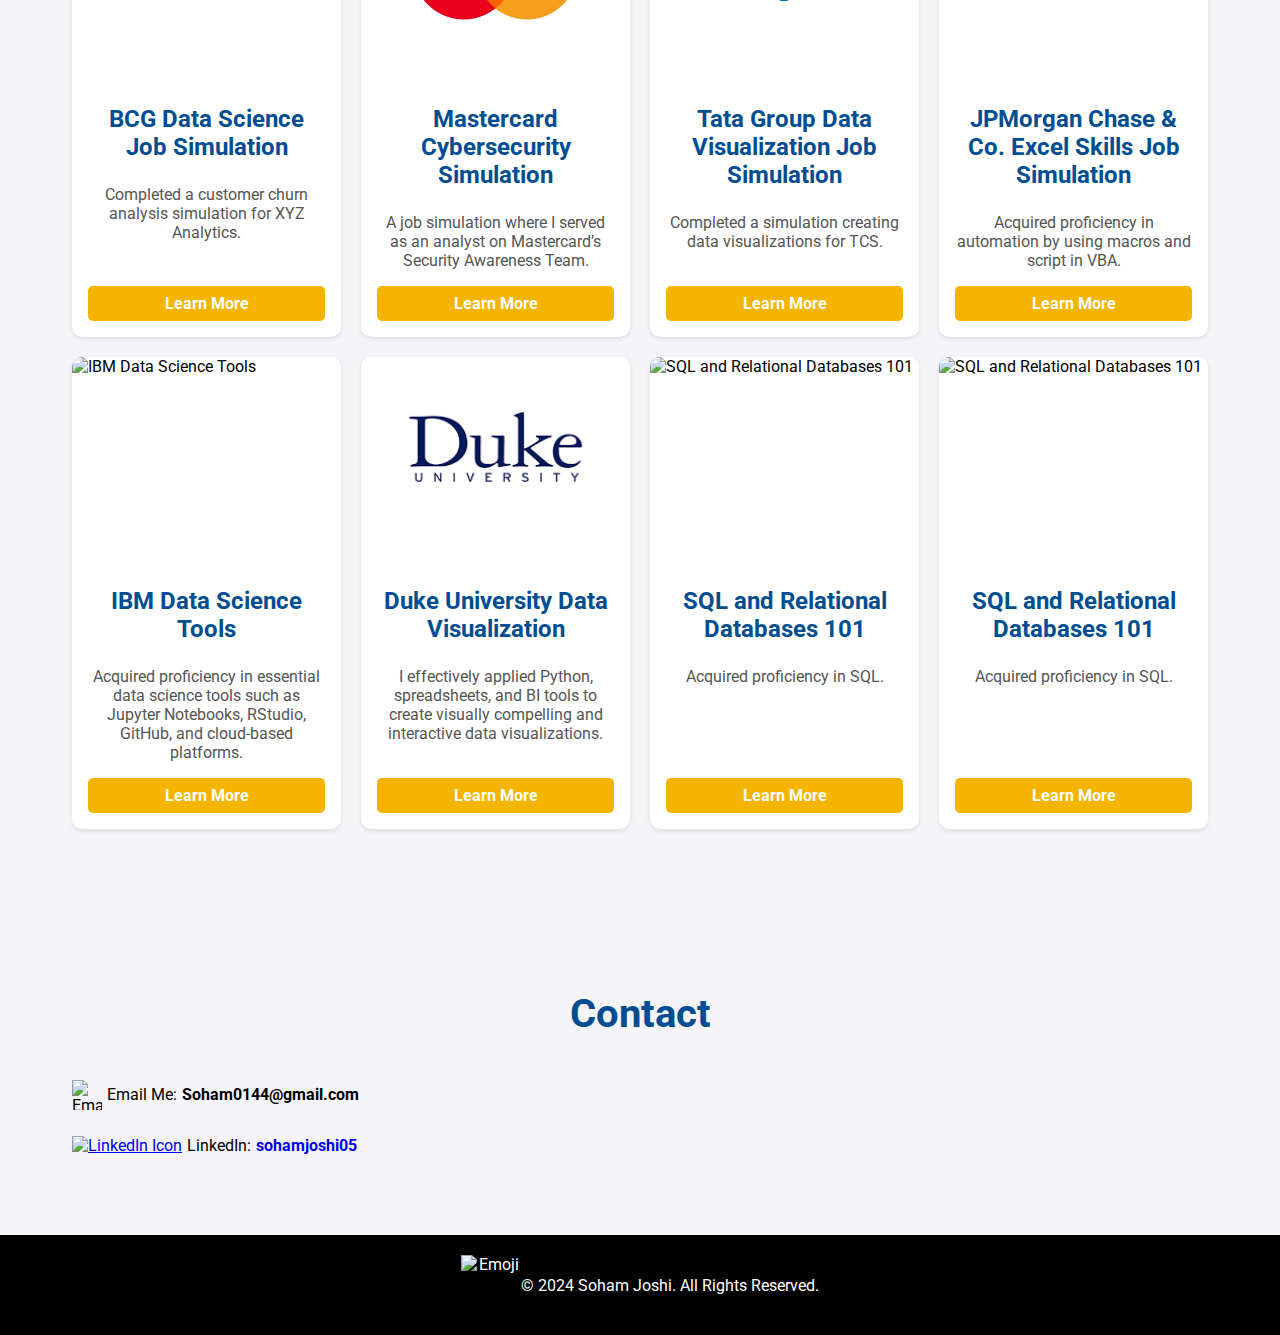
==== commit 922748f1: "new certifications" ====
--- a/index.html
+++ b/index.html
@@ -83,7 +83,7 @@
                 </div>
               </div>
               <div class="skill">
-                <span class="skill-name">C++</span>
+                <span class="skill-name">R</span>
                 <div class="skill-bar-container">
                   <div class="skill-bar">
                     <div class="skill-progress" style="width: 90%"></div>
@@ -92,7 +92,7 @@
                 </div>
               </div>
               <div class="skill">
-                <span class="skill-name">Advanced Excel</span>
+                <span class="skill-name">Python</span>
                 <div class="skill-bar-container">
                   <div class="skill-bar">
                     <div class="skill-progress" style="width: 95%"></div>
@@ -110,25 +110,25 @@
                 </div>
               </div>
               <div class="skill">
+                <span class="skill-name">SQL</span>
+                <div class="skill-bar-container">
+                  <div class="skill-bar">
+                    <div class="skill-progress" style="width: 90%"></div>
+                  </div>
+                  <span class="skill-percent">90%</span>
+                </div>
+              </div>
+              <div class="skill">
+                <span class="skill-name">Power BI</span>
+                <div class="skill-bar-container">
+                  <div class="skill-bar">
+                    <div class="skill-progress" style="width: 80%"></div>
+                  </div>
+                  <span class="skill-percent">80%</span>
+                </div>
+              </div>
+              <div class="skill">
                 <span class="skill-name">Statistics</span>
-                <div class="skill-bar-container">
-                  <div class="skill-bar">
-                    <div class="skill-progress" style="width: 90%"></div>
-                  </div>
-                  <span class="skill-percent">90%</span>
-                </div>
-              </div>
-              <div class="skill">
-                <span class="skill-name">Power BI</span>
-                <div class="skill-bar-container">
-                  <div class="skill-bar">
-                    <div class="skill-progress" style="width: 80%"></div>
-                  </div>
-                  <span class="skill-percent">80%</span>
-                </div>
-              </div>
-              <div class="skill">
-                <span class="skill-name">Python</span>
                 <div class="skill-bar-container">
                   <div class="skill-bar">
                     <div class="skill-progress" style="width: 90%"></div>
@@ -259,8 +259,22 @@
                           <a href="certifications/Duke-University-Data-Visualization-with-Python.html">Learn More</a>
                       </div>
                   </div>
-              
-                    
+                  <div class="project-card">
+                    <img src="images/IBM LOGO.webp" alt="SQL and Relational Databases 101">
+                    <div class="project-info">
+                        <h3>SQL and Relational Databases 101</h3>
+                        <p>Acquired proficiency in SQL.</p>
+                        <a href="certifications/SQL_and_Relational_Databases_101.html">Learn More</a>
+                    </div>
+                </div>
+                <div class="project-card">
+                  <img src="images/IBM LOGO.webp" alt="SQL and Relational Databases 101">
+                  <div class="project-info">
+                      <h3>SQL and Relational Databases 101</h3>
+                      <p>Acquired proficiency in SQL.</p>
+                      <a href="certifications/Introduction_to_R_Programming_for_Data_Science.html">Learn More</a>
+                  </div>
+              </div>
                   </section>
                       <section id="contact-info">
                         <h2>Contact</h2>
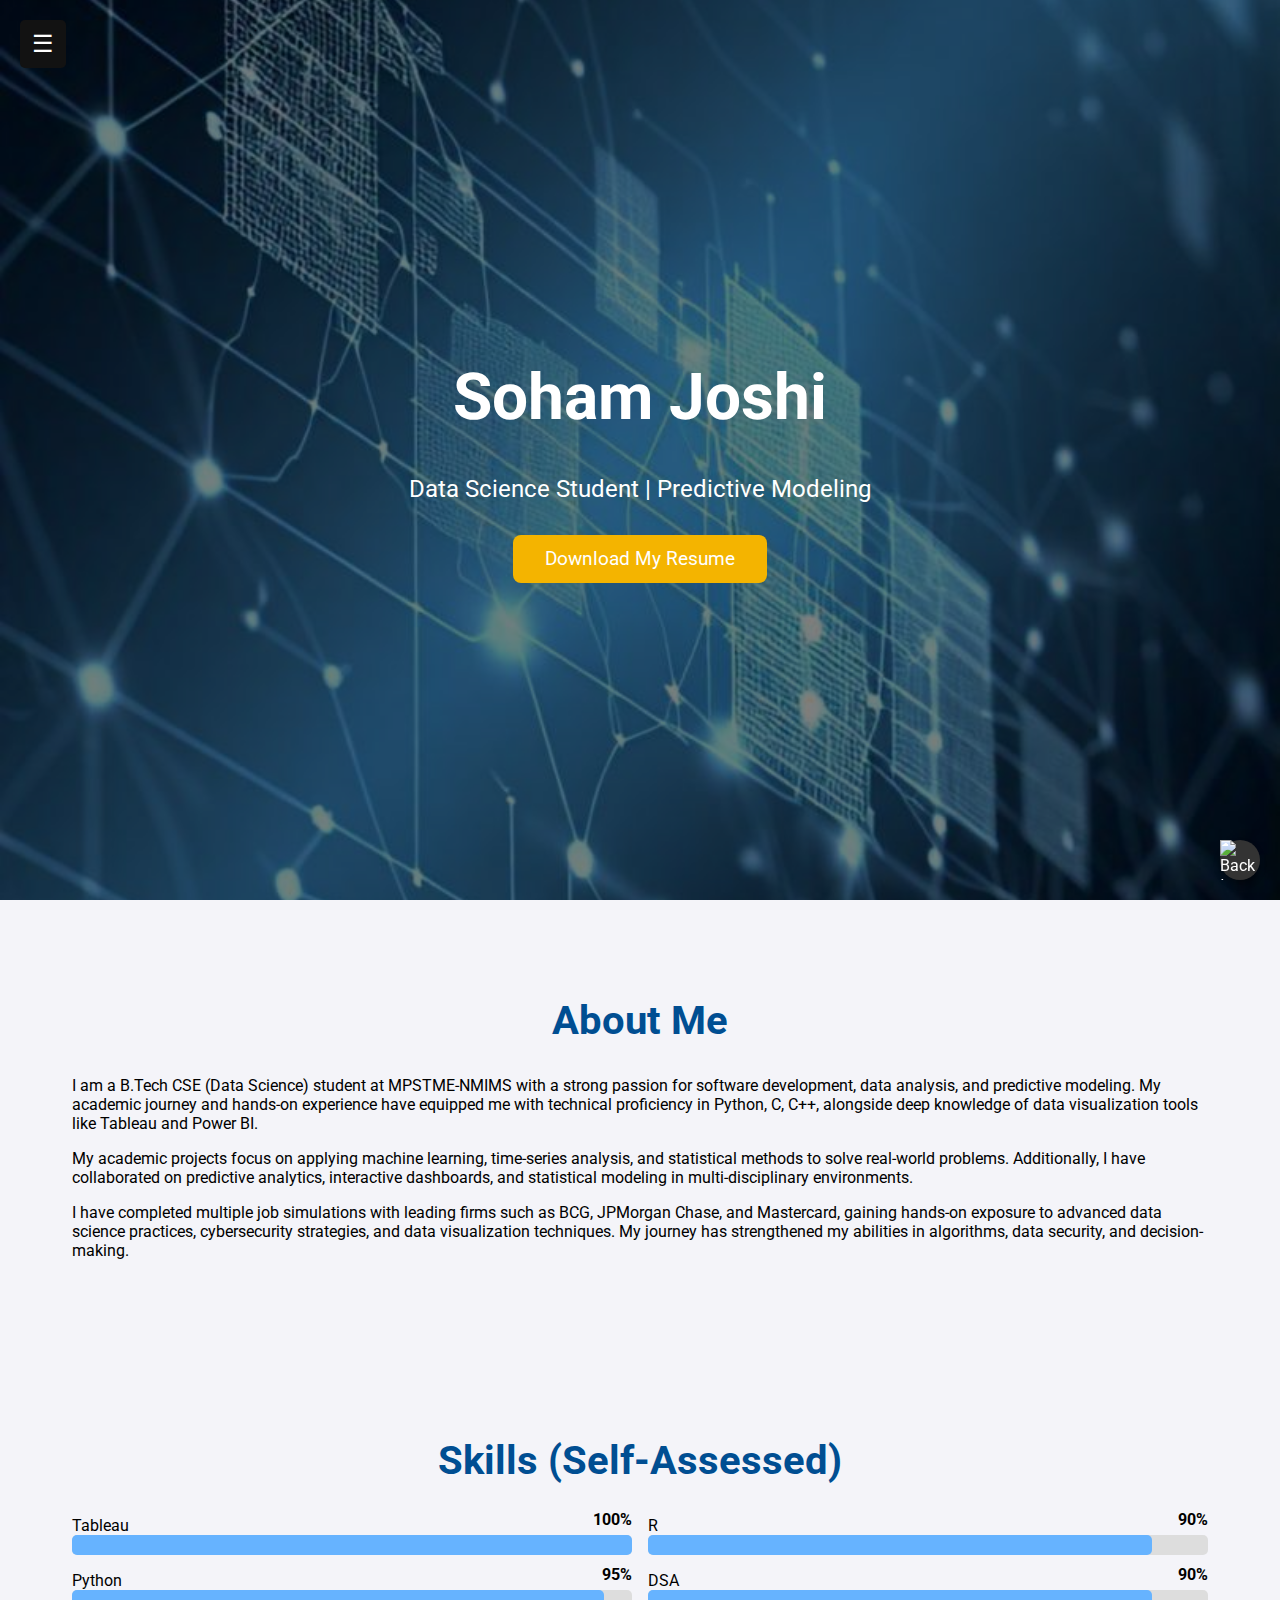
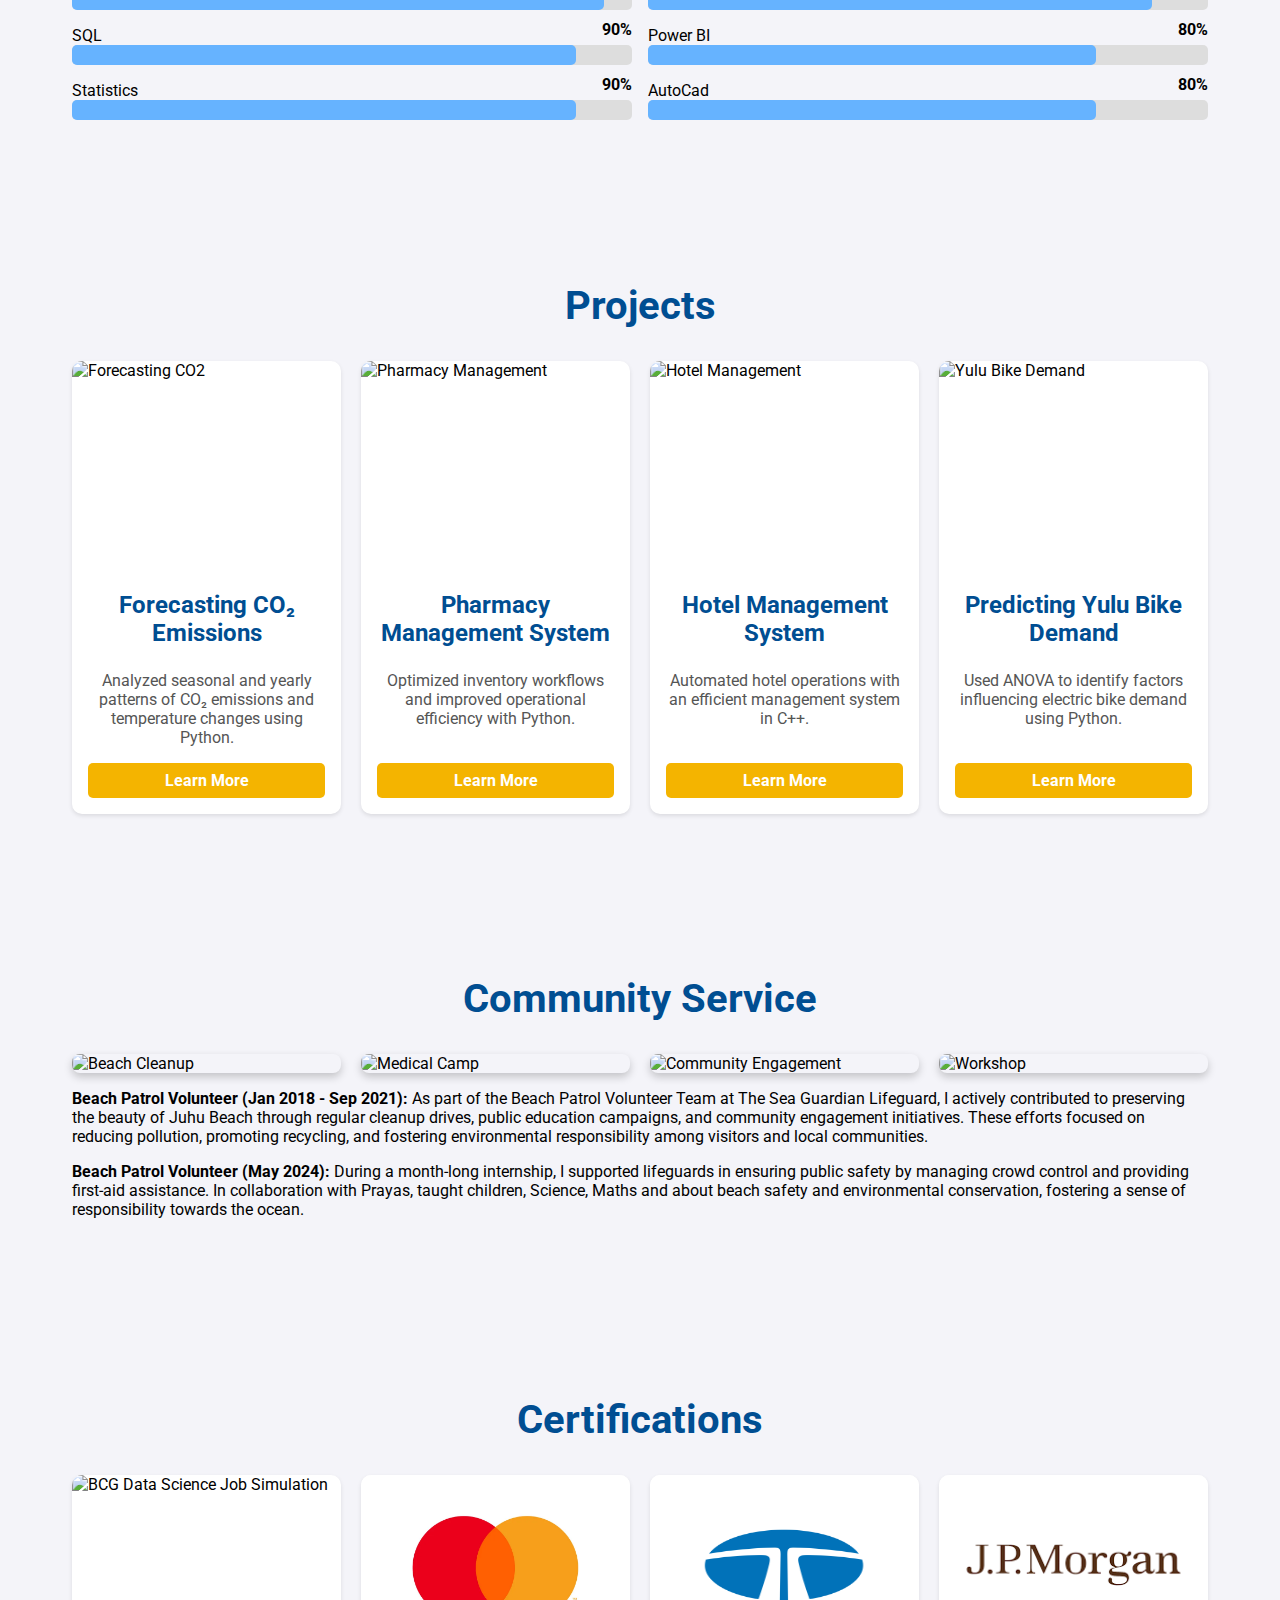
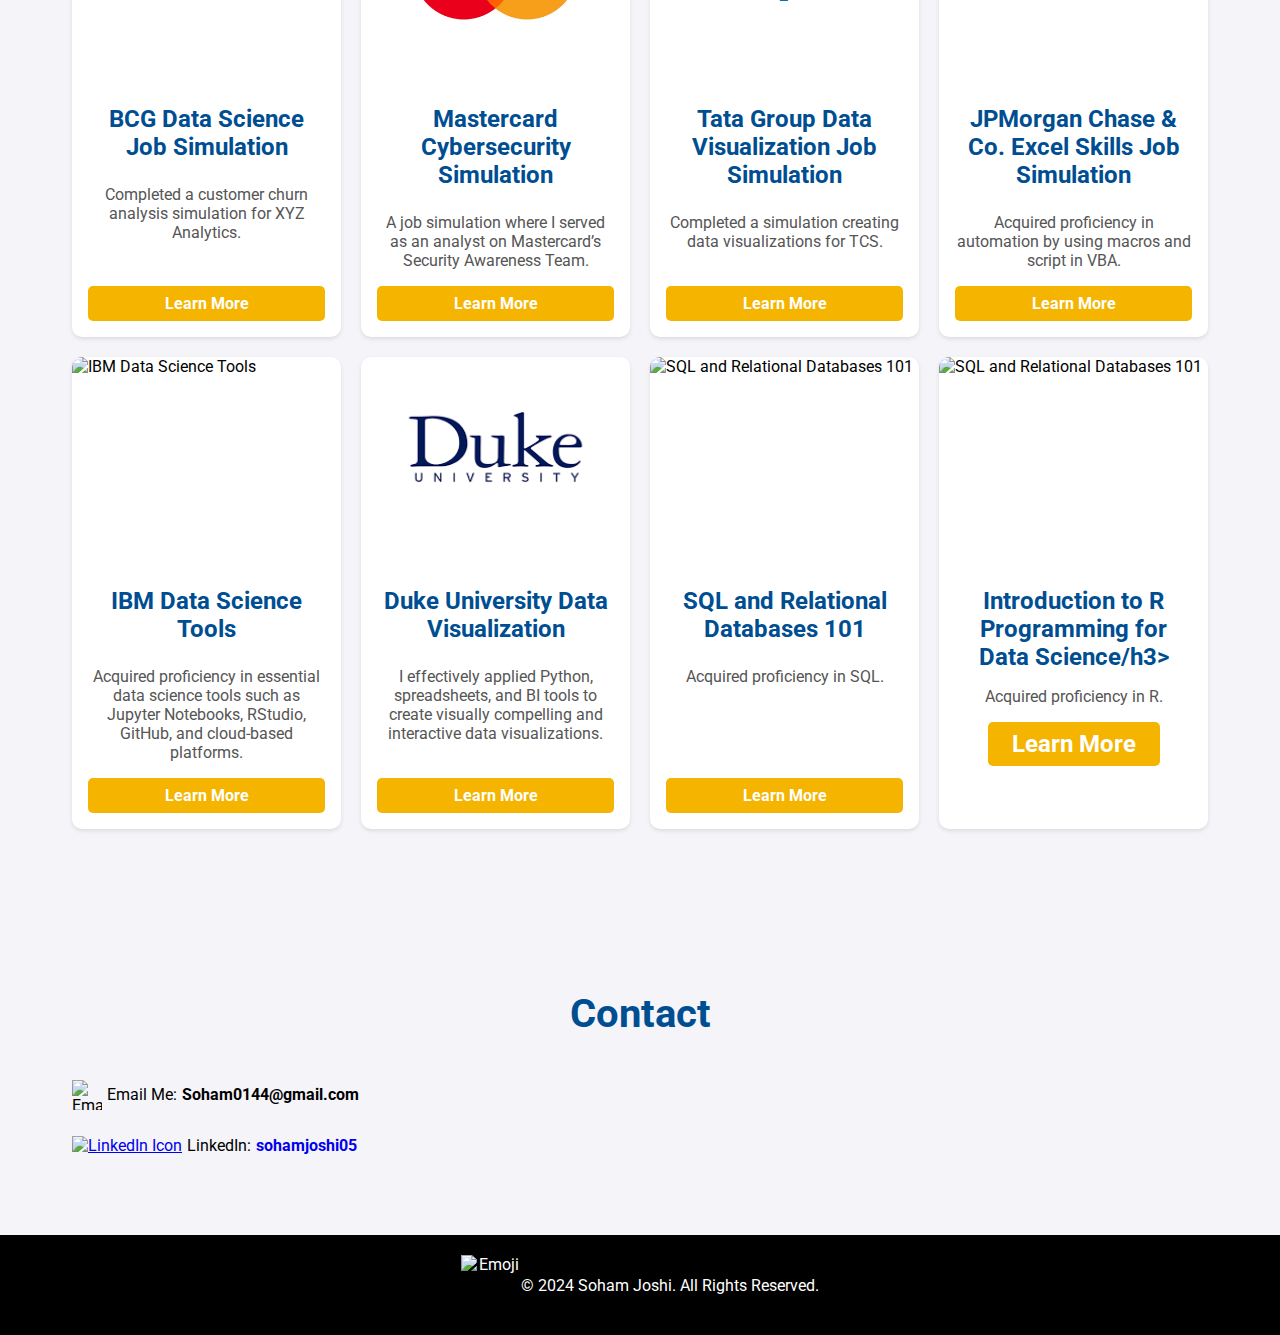
==== commit 5cc2e6c8: "new certifications" ====
--- a/index.html
+++ b/index.html
@@ -270,8 +270,8 @@
                 <div class="project-card">
                   <img src="images/IBM LOGO.webp" alt="SQL and Relational Databases 101">
                   <div class="project-info">
-                      <h3>SQL and Relational Databases 101</h3>
-                      <p>Acquired proficiency in SQL.</p>
+                      <h3>Introduction to R Programming for Data Science/h3>
+                      <p>Acquired proficiency in R.</p>
                       <a href="certifications/Introduction_to_R_Programming_for_Data_Science.html">Learn More</a>
                   </div>
               </div>
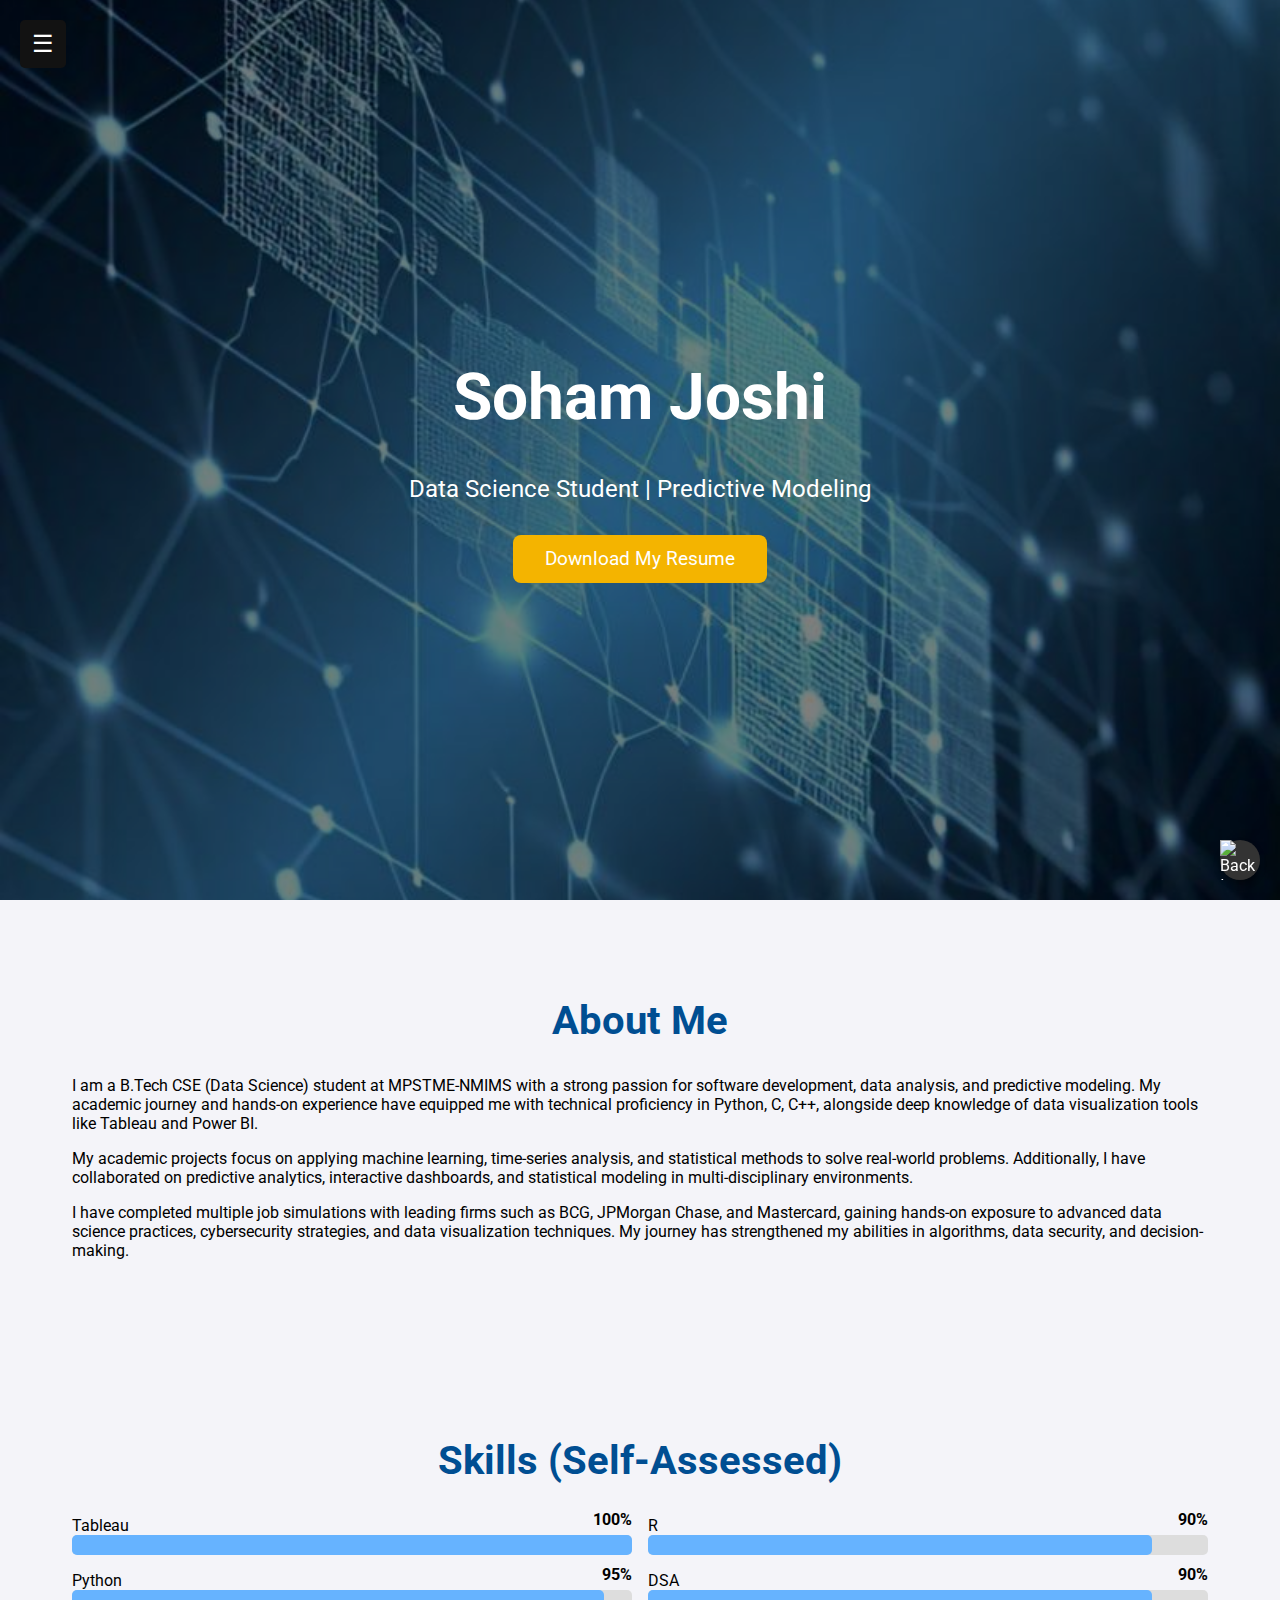
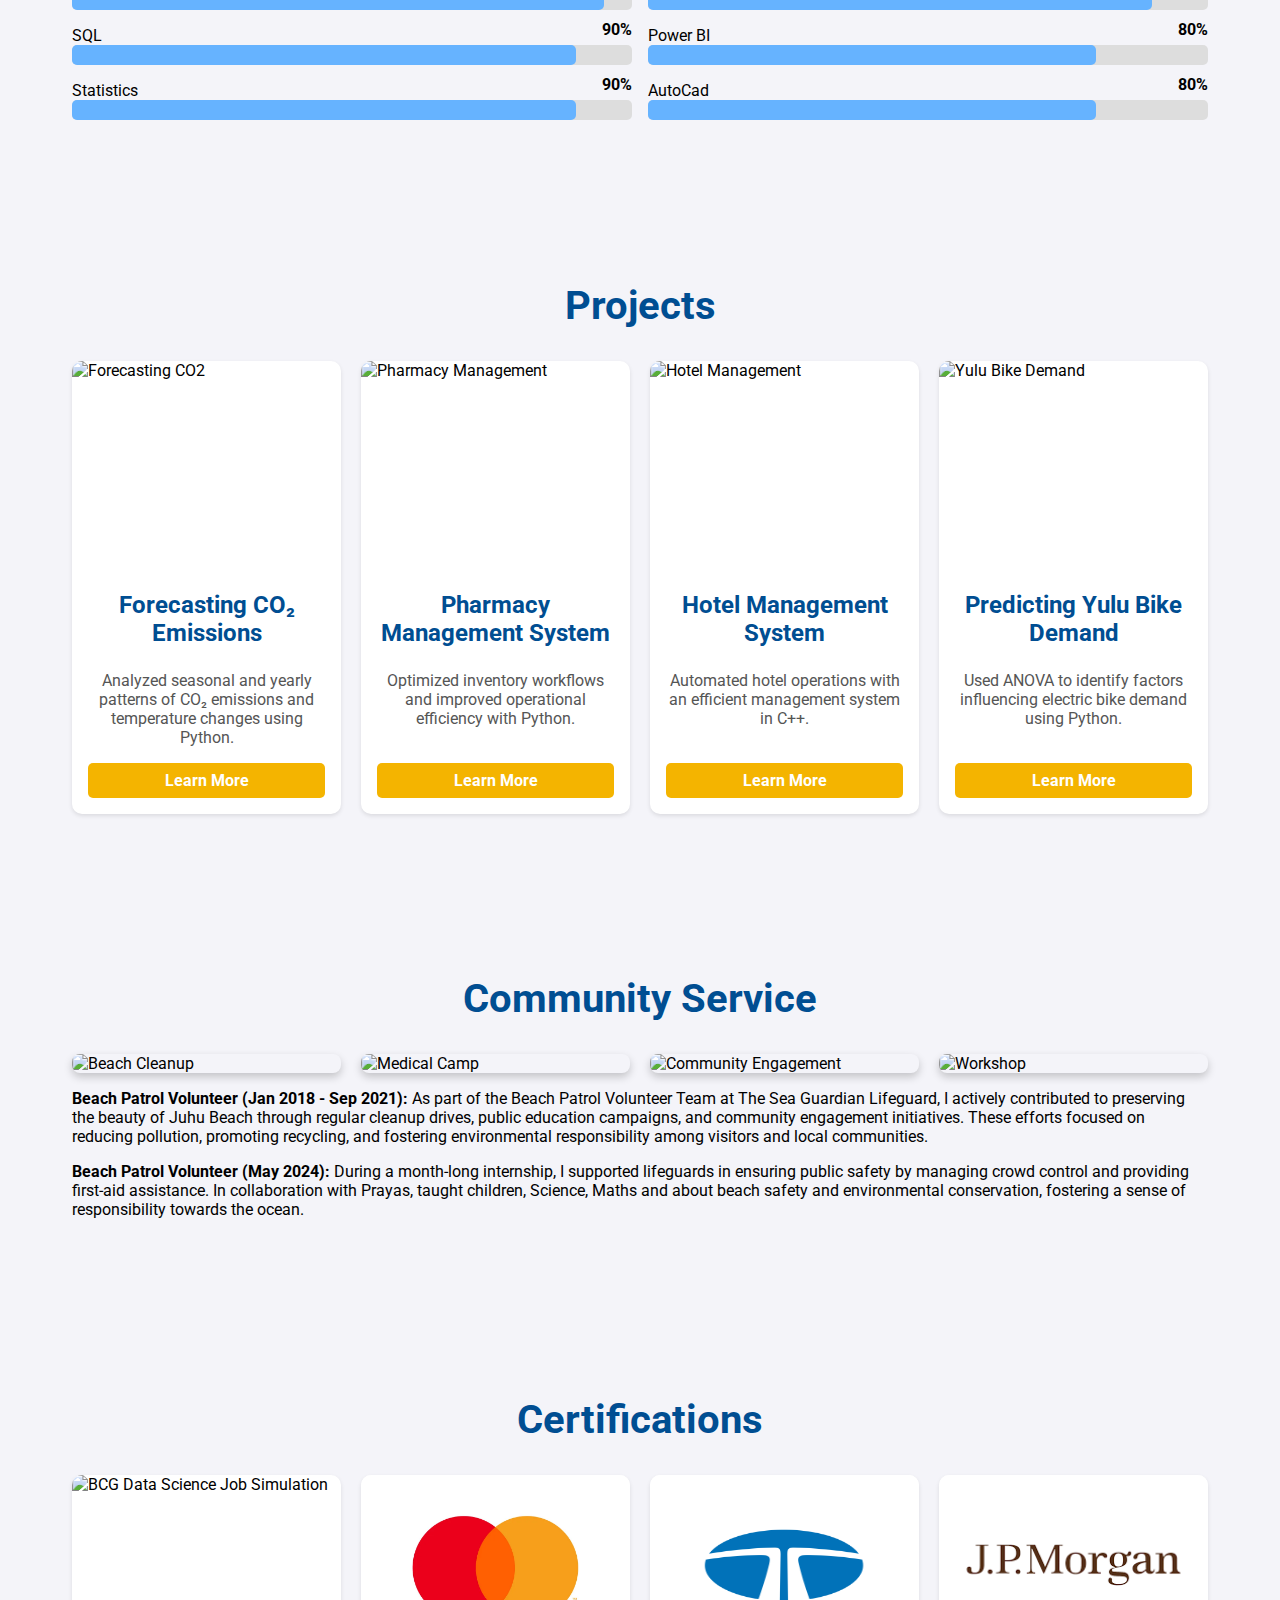
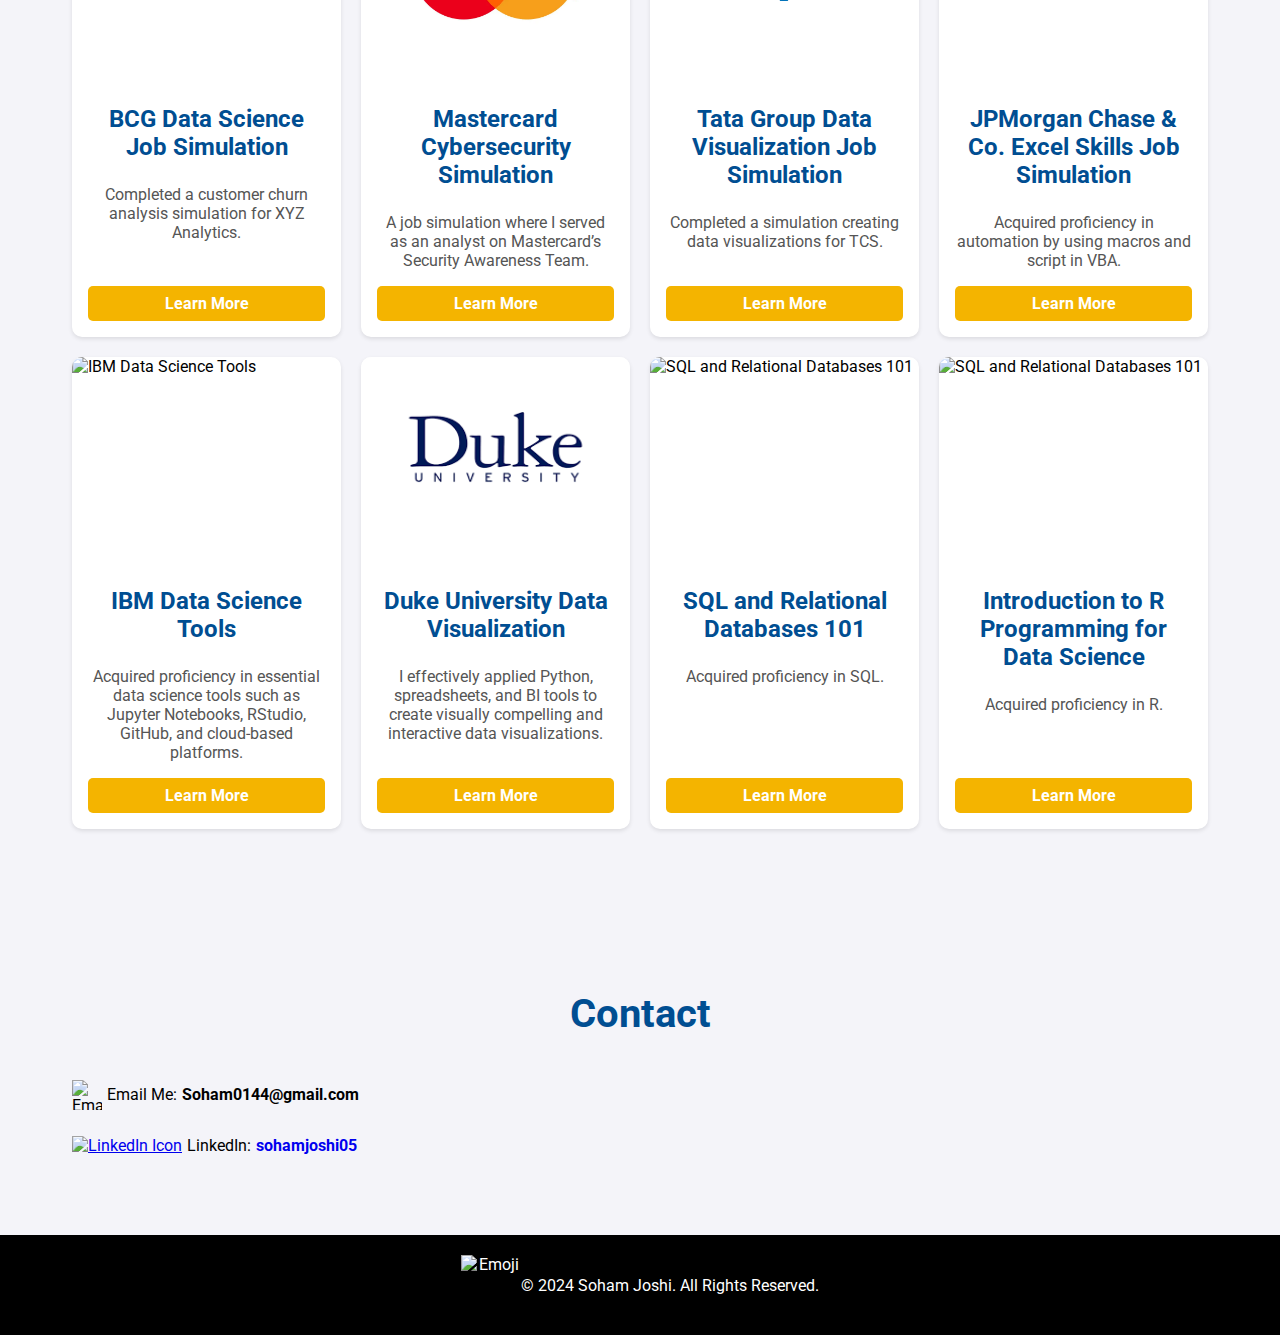
==== commit d85b9be1: "new certifications" ====
--- a/index.html
+++ b/index.html
@@ -270,7 +270,7 @@
                 <div class="project-card">
                   <img src="images/IBM LOGO.webp" alt="SQL and Relational Databases 101">
                   <div class="project-info">
-                      <h3>Introduction to R Programming for Data Science/h3>
+                      <h3>Introduction to R Programming for Data Science</h3>
                       <p>Acquired proficiency in R.</p>
                       <a href="certifications/Introduction_to_R_Programming_for_Data_Science.html">Learn More</a>
                   </div>
